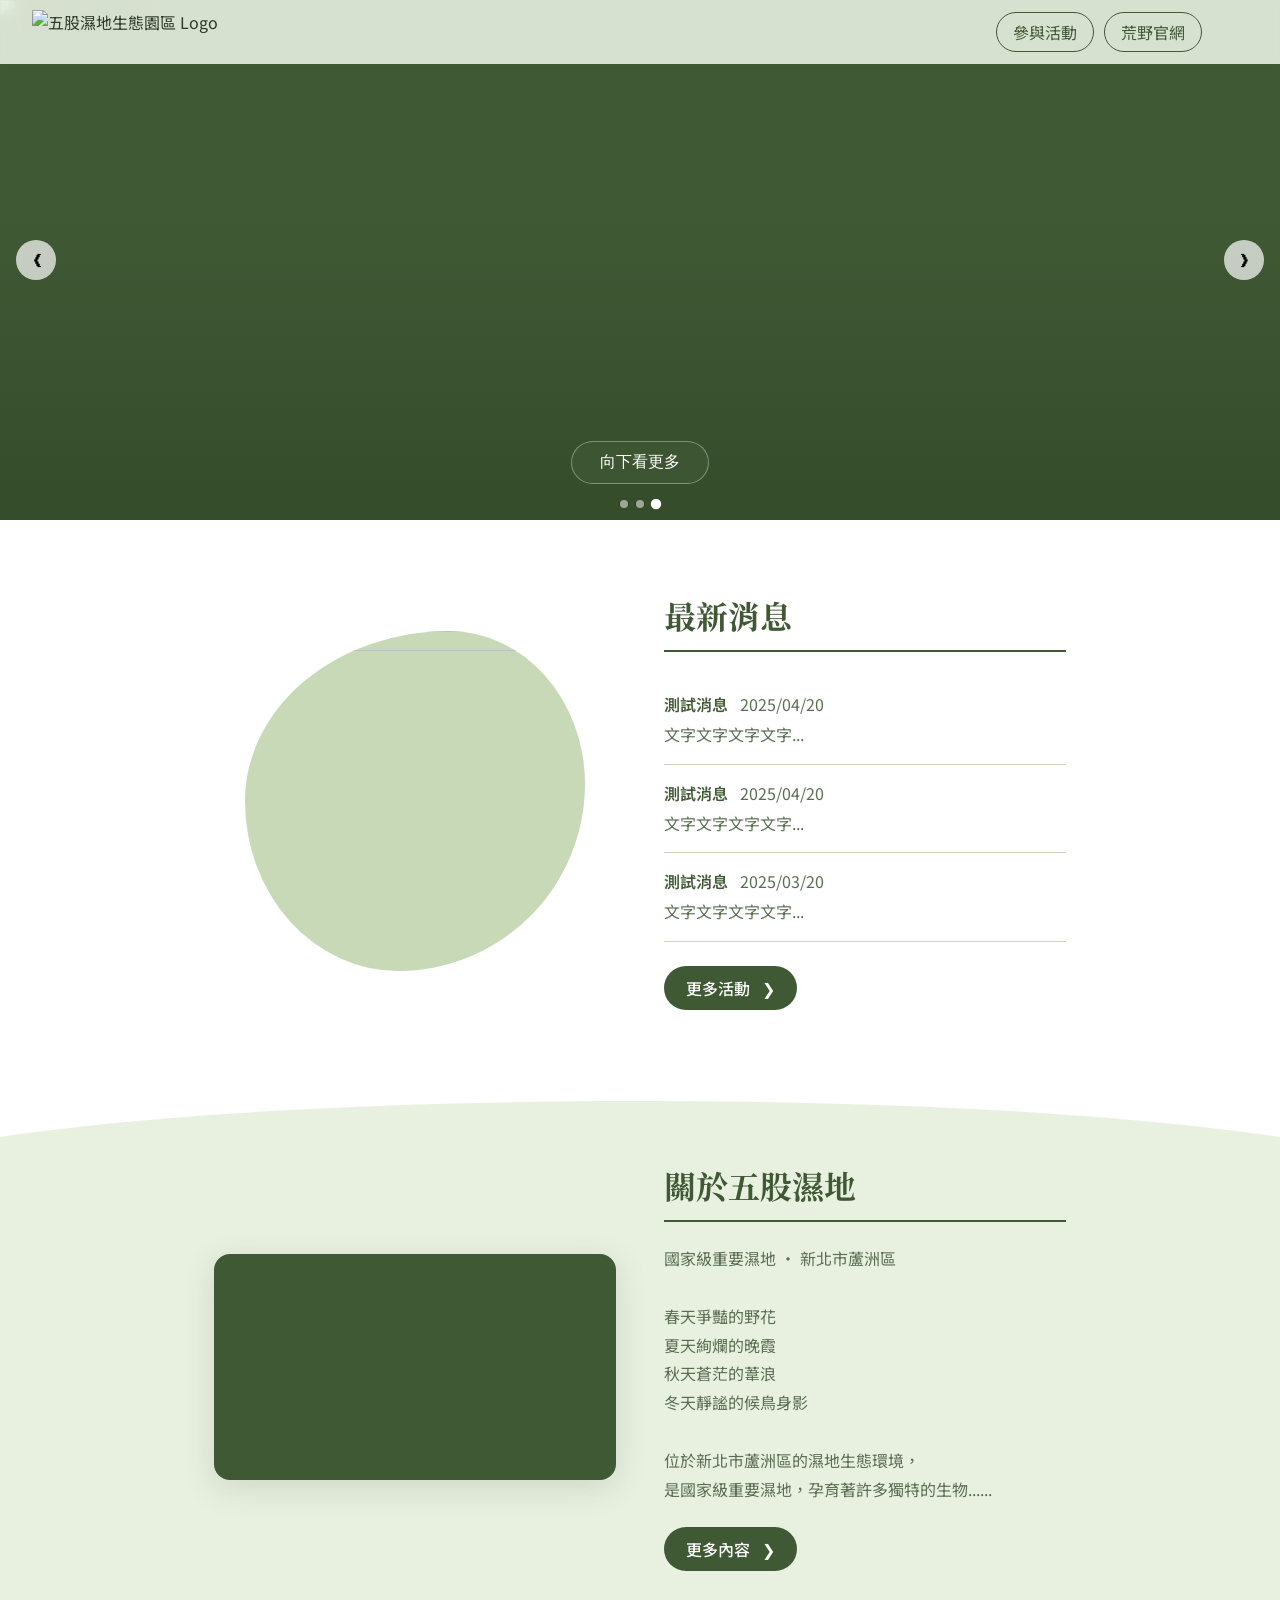
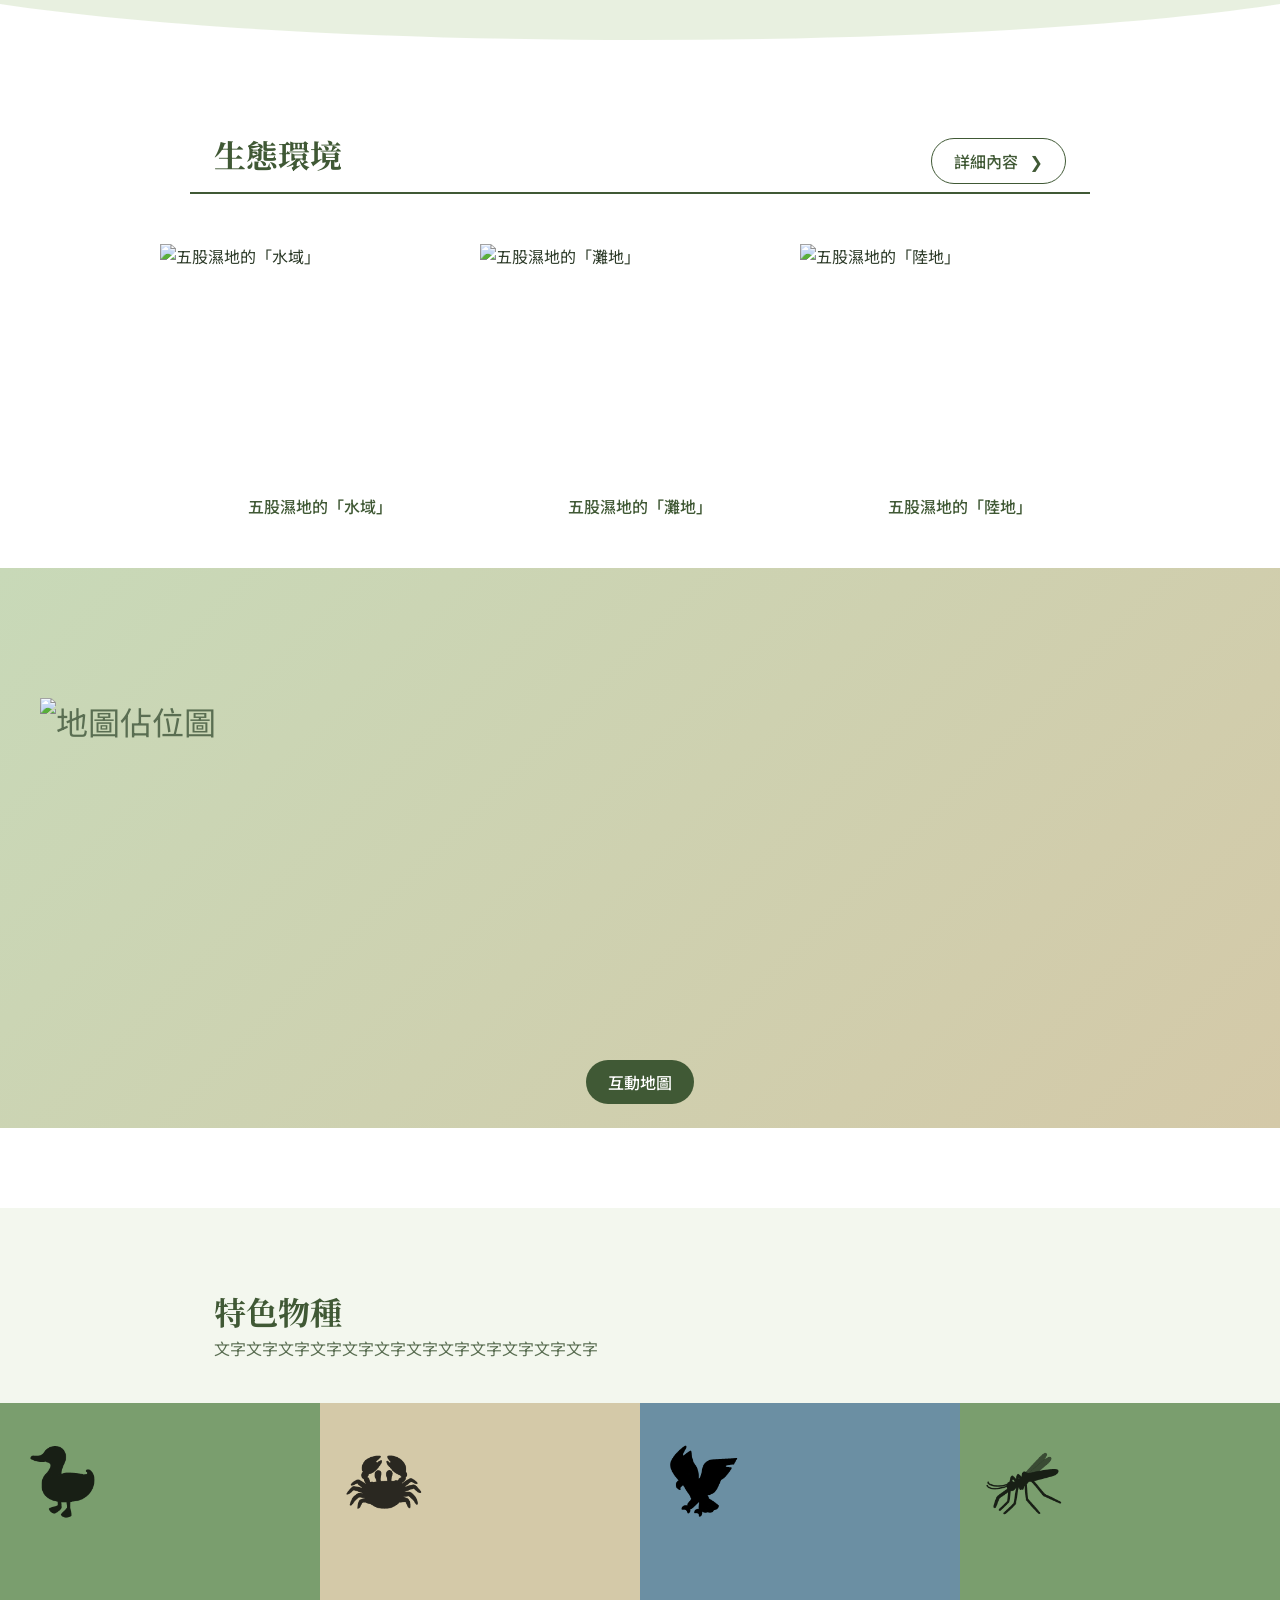
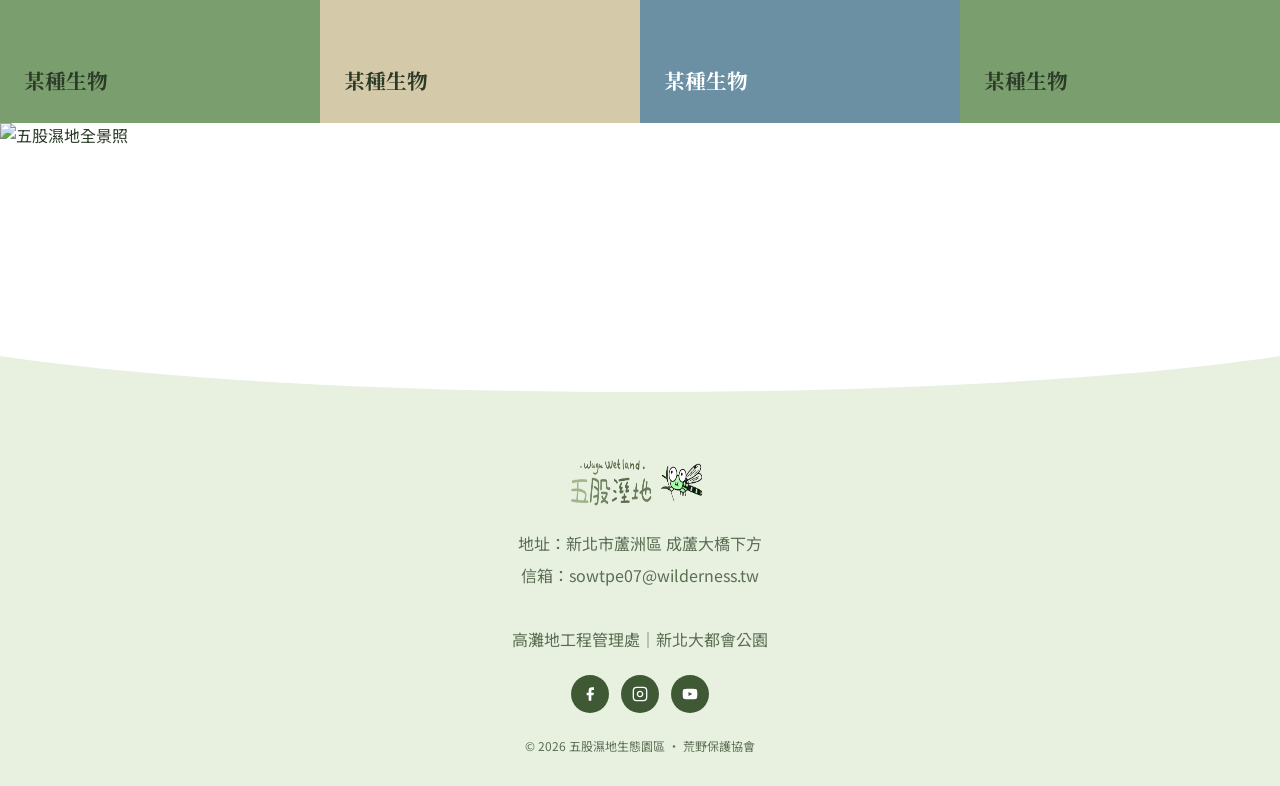
==== index.html @ 7c043706 "Update" ====
<!DOCTYPE html>
<html lang="zh-TW">
<head>
  <meta charset="UTF-8" />
  <meta name="viewport" content="width=device-width, initial-scale=1.0" />
  <title>五股濕地生態園區 | Wugu Wetland</title>
  <meta name="description" content="五股濕地生態園區，位於新北市五股區，是台灣重要的濕地生態系統，提供豐富的生物多樣性與生態教育資源。" />
  <meta property="og:title" content="五股濕地生態園區" />
  <meta property="og:description" content="國家級重要濕地，守護城市中的自然寶地。" />
  <meta property="og:type" content="website" />
  <link rel="stylesheet" href="styles/shared.css" />
  <link rel="stylesheet" href="styles/index.css" />
  
  <!-- 新增：預先載入首屏最關鍵的圖片，提升 LCP 速度 -->
  <!-- 注意：請在後端或打包工具先轉出一份 .webp 檔案 -->
  <link rel="preload" as="image" href="images/index-slides-1.webp" type="image/webp" fetchpriority="high">
</head>
<body>

  <!-- NAVBAR -->
  <header>
    <nav class="navbar" role="navigation" aria-label="主要導覽">
      <a class="navbar__logo" href="javascript:void(0)" aria-label="五股濕地生態園區 首頁">
        <picture>
          <source srcset="images/logo-green.avif 1x, images/logo-green.avif?size=400 2x" type="image/avif" />
          <source srcset="images/logo-green.webp 1x, images/logo-green.webp?size=400 2x" type="image/webp" />
          <img src="images/logo-green.webp" alt="五股濕地生態園區 Logo" width="200" height="44" fetchpriority="high" decoding="sync" />
        </picture>
      </a>
      <div class="navbar__actions">
        <a href="https://www.sow.org.tw/event/search?title=%E4%BA%94%E8%82%A1%E6%BF%95%E5%9C%B0" class="navbar__ext-link desktop-only" aria-label="參與活動" target="_blank">參與活動</a>
        <a href="https://www.sow.org.tw" class="navbar__ext-link desktop-only" aria-label="荒野官網" target="_blank">荒野官網</a>
        <button class="navbar__hamburger" id="hamburger-btn" aria-expanded="false" aria-controls="nav-drawer" aria-label="開啟選單">
          <span></span><span></span><span></span>
        </button>
      </div>
    </nav>

    <!-- Mobile Drawer -->
    <div class="nav-drawer" id="nav-drawer" role="menu">
      <ul class="nav-drawer__list">
        <li><a href="javascript:void(0)" role="menuitem">首頁</a></li>
        <li><a href="about.html" role="menuitem">關於五股濕地</a></li>
        <li><a href="environment.html" role="menuitem">生態環境</a></li>
        <li><a href="species.html" role="menuitem">特色物種</a></li>
        <li><a href="javascript:void(0)" role="menuitem">棲地工作</a></li>
        <li><a href="javascript:void(0)" role="menuitem">互動遊戲</a></li>
        <!--<li><a href="javascript:void(0)" role="menuitem">年度時程</a></li>-->
        <!--<li><a href="javascript:void(0)" role="menuitem">網路相簿</a></li>-->
        <li class="mobile-only"><a href="https://www.sow.org.tw" role="menuitem" style="border-top: 1px solid var(--clr-light-green); margin-top: 10px;" target="_blank">荒野官網</a></li>
        <li class="mobile-only"><a href="https://www.sow.org.tw/event/search?title=%E4%BA%94%E8%82%A1%E6%BF%95%E5%9C%B0" role="menuitem" target="_blank">參與活動</a></li>
      </ul>
    </div>
  </header>

  <main>
    <!-- HERO CAROUSEL -->
    <section class="hero" aria-label="主視覺輪播" id="hero">
      <div class="hero__slides" id="hero-slides" role="region" aria-live="polite">
        <div class="hero__slide" role="tabpanel" aria-label="輪播圖片 1">
          <picture>
            <source srcset="images/index-slides-1.avif 1x, images/index-slides-1.avif?size=1440 2x" type="image/avif" media="(min-width: 1024px)" />
            <source srcset="images/index-slides-1.avif?mobile 1x, images/index-slides-1.avif?mobile-2x 2x" type="image/avif" media="(max-width: 768px)" />
            <source srcset="images/index-slides-1.webp 1x, images/index-slides-1.webp?size=1440 2x" type="image/webp" media="(min-width: 1024px)" />
            <source srcset="images/index-slides-1.webp?mobile 1x, images/index-slides-1.webp?mobile-2x 2x" type="image/webp" media="(max-width: 768px)" />
            <img src="images/index-slides-1.webp" alt="五股濕地主視覺 1" width="1440" height="800" fetchpriority="high" decoding="sync" />
          </picture>
          <div class="hero__overlay"></div>
        </div>
        <div class="hero__slide" role="tabpanel" aria-label="輪播圖片 2">
          <picture>
            <source srcset="images/index-slides-2.avif 1x, images/index-slides-2.avif?size=1440 2x" type="image/avif" />
            <source srcset="images/index-slides-2.webp 1x, images/index-slides-2.webp?size=1440 2x" type="image/webp" />
            <img src="images/index-slides-2.webp" alt="五股濕地主視覺 2" width="1440" height="800" loading="lazy" decoding="async" />
          </picture>
          <div class="hero__overlay"></div>
        </div>
        <div class="hero__slide" role="tabpanel" aria-label="輪播圖片 3">
          <picture>
            <source srcset="images/index-slides-3.avif 1x, images/index-slides-3.avif?size=1440 2x" type="image/avif" />
            <source srcset="images/index-slides-3.webp 1x, images/index-slides-3.webp?size=1440 2x" type="image/webp" />
            <img src="images/index-slides-3.webp" alt="五股濕地主視覺 3" width="1440" height="800" loading="lazy" decoding="async" />
          </picture>
          <div class="hero__overlay"></div>
        </div>
      </div>
      <button class="hero__nav-btn hero__nav-btn--prev" id="carousel-prev" aria-label="上一張">❮</button>
      <button class="hero__nav-btn hero__nav-btn--next" id="carousel-next" aria-label="下一張">❯</button>
      <div class="hero__dots" id="carousel-dots" role="tablist" aria-label="輪播指示點"></div>
      <button class="hero__cta" id="hero-cta-btn">向下看更多</button>
    </section>

    <!-- NEWS SECTION -->
    <section class="news-section" id="news" aria-labelledby="news-title">
      <div class="news-section__inner">
        <div class="news-section__blob-wrap reveal" aria-hidden="true">
          <picture>
            <source srcset="images/index-photo-1.avif 1x, images/index-photo-1.avif?size=400 2x" type="image/avif" />
            <source srcset="images/index-photo-1.webp 1x, images/index-photo-1.webp?size=400 2x" type="image/webp" />
            <img class="blob-img" src="images/index-photo-1.webp" alt="" width="300" height="300" loading="lazy" decoding="async" />
          </picture>
        </div>
        <div class="news-section__content">
          <h2 class="section-title" id="news-title">最新消息</h2>
          <hr class="divider" />
          <ul class="news-list reveal" id="news-list" aria-label="最新消息列表">
            <li class="news-item" aria-hidden="true">
              <div class="skeleton skeleton-line skeleton-line--short"></div>
              <div class="skeleton skeleton-line skeleton-line--long" style="margin-top:8px"></div>
              <div class="skeleton skeleton-line skeleton-line--med"></div>
            </li>
          </ul>
          <a href="https://www.sow.org.tw/event/search" class="btn" id="news-more-btn" aria-label="查看更多活動">更多活動 &nbsp ❯</a>
        </div>
      </div>
    </section>

    <!-- ABOUT SECTION -->
    <section class="about-section" id="about" aria-labelledby="about-title">
      <div class="wave-top" aria-hidden="true"><svg viewBox="0 0 1440 48" preserveAspectRatio="none"><path d="M0,48 C360,0 1080,0 1440,48 L1440,0 L0,0 Z" fill="#ffffff"/></svg></div>
      <div class="about-section__inner">
        <div class="about-section__video">
          <iframe 
            width="100%" 
            height="100%" 
            src="https://www.youtube.com/embed/JsAc5Uk-lys?controls=1&modestbranding=1&rel=0&fs=0&playsinline=1&disablekb=1" 
            title="五股濕地介紹影片" 
            frameborder="0" 
            allow="accelerometer; autoplay; clipboard-write; encrypted-media; gyroscope; picture-in-picture" 
            loading="lazy"
          ></iframe>
        </div>
        <div class="reveal" style="transition-delay:0.15s">
          <h2 class="section-title" id="about-title">關於五股濕地</h2>
          <hr class="divider" />
          <p class="about-section__meta">國家級重要濕地 ・ 新北市蘆洲區</p><br>
          <p class="about-section__desc">春天爭豔的野花<br>夏天絢爛的晚霞<br>秋天蒼茫的葦浪<br>冬天靜謐的候鳥身影<br><br>位於新北市蘆洲區的濕地生態環境，<br>是國家級重要濕地，孕育著許多獨特的生物......</p>
          <a href="about.html" class="btn" aria-label="關於五股濕地詳細內容">更多內容 &nbsp ❯</a>
        </div>
      </div>
      <div class="wave-bottom" aria-hidden="true"><svg viewBox="0 0 1440 48" preserveAspectRatio="none"><path d="M0,0 C360,48 1080,48 1440,0 L1440,48 L0,48 Z" fill="#ffffff"/></svg></div>
    </section>

    <!-- ECOLOGY SECTION -->
    <section class="ecology-section" id="ecology" aria-labelledby="ecology-title">
      <div class="ecology-section__header">
        <h2 class="section-title" id="ecology-title">生態環境</h2>
        <a href="javascript:void(0)" class="btn btn--outline" aria-label="生態環境詳細內容">詳細內容 &nbsp ❯</a>
      </div>
      <hr class="divider" style="max-width:900px;margin:0 auto 8px;padding:0 24px;display:block;" />
      
      <div class="ecology-grid reveal">
        <div class="ecology-card">
          <picture>
            <source srcset="images/index-photo-3.avif 1x, images/index-photo-3.avif?size=400 2x" type="image/avif" />
            <source srcset="images/index-photo-3.webp 1x, images/index-photo-3.webp?size=400 2x" type="image/webp" />
            <img src="images/index-photo-3.webp" alt="五股濕地的「水域」" width="400" height="300" loading="lazy" decoding="async" />
          </picture>
          <p class="ecology-card__label">五股濕地的「水域」</p>
        </div>
        <div class="ecology-card">
          <picture>
            <source srcset="images/index-photo-4.avif 1x, images/index-photo-4.avif?size=400 2x" type="image/avif" />
            <source srcset="images/index-photo-4.webp 1x, images/index-photo-4.webp?size=400 2x" type="image/webp" />
            <img src="images/index-photo-4.webp" alt="五股濕地的「灘地」" width="400" height="300" loading="lazy" decoding="async" />
          </picture>
          <p class="ecology-card__label">五股濕地的「灘地」</p>
        </div>
        <div class="ecology-card">
          <picture>
            <source srcset="images/index-photo-5.avif 1x, images/index-photo-5.avif?size=400 2x" type="image/avif" />
            <source srcset="images/index-photo-5.webp 1x, images/index-photo-5.webp?size=400 2x" type="image/webp" />
            <img src="images/index-photo-5.webp" alt="五股濕地的「陸地」" width="400" height="300" loading="lazy" decoding="async" />
          </picture>
          <p class="ecology-card__label">五股濕地的「陸地」</p>
        </div>
      </div>

      <div class="map-section reveal" style="transition-delay:0.2s; margin-top:40px; position:relative;">
        <div class="map-section__img-wrap" role="img" aria-label="五股濕地互動地圖（點擊開啟）" tabindex="0">
          <div class="map-section__placeholder"><picture>
              <source srcset="images/map.avif 1x, images/map.avif?size=1200 2x" type="image/avif" />
              <source srcset="images/map.webp 1x, images/map.webp?size=1200 2x" type="image/webp" />
              <img src="images/map.webp" alt="地圖佔位圖" width="1200" height="300" loading="lazy" decoding="async" />
            </picture></div>
          <button class="btn map-btn" id="map-btn" style="position:absolute;bottom:24px;left:50%;transform:translateX(-50%);" aria-label="開啟互動地圖">互動地圖</button>
        </div>
      </div>
    </section>

    <!-- SPECIES SECTION -->
    <section class="species-section" id="species" aria-labelledby="species-title">
      <div class="species-section__intro reveal">
        <h2 class="section-title" id="species-title">特色物種</h2>
        <p>文字文字文字文字文字文字文字文字文字文字文字文字</p>
      </div>
      <div class="species-grid" id="species-grid" role="list">
        <!-- 候鳥 -->
        <article class="species-card reveal" role="listitem" tabindex="0" aria-label="某種生物介紹">
          <div class="card-inner">
            <div class="card-front"><div class="species-card__silhouette" aria-hidden="true">🦆</div><h3 class="species-card__name">某種生物</h3></div>
            <div class="card-back"><h3 class="species-card__name" style="margin-bottom:8px; margin-top:0;">某種生物</h3><p>文字說明</p><button class="btn btn--outline-light" tabindex="-1">更多內容 &nbsp ❯</button></div>
          </div>
        </article>
        <!-- 招潮蟹 -->
        <article class="species-card reveal" role="listitem" style="transition-delay:0.1s" tabindex="0">
          <div class="card-inner">
            <div class="card-front"><div class="species-card__silhouette" aria-hidden="true">🦀</div><h3 class="species-card__name">某種生物</h3></div>
            <div class="card-back"><h3 class="species-card__name" style="margin-bottom:8px; margin-top:0;">某種生物</h3><p>文字說明</p><button class="btn btn--outline-light" tabindex="-1">更多內容 &nbsp ❯</button></div>
          </div>
        </article>
        <!-- 猛禽 -->
        <article class="species-card reveal" role="listitem" style="transition-delay:0.2s" tabindex="0">
          <div class="card-inner">
            <div class="card-front"><div class="species-card__silhouette" aria-hidden="true">🦅</div><h3 class="species-card__name">某種生物</h3></div>
            <div class="card-back"><h3 class="species-card__name" style="margin-bottom:8px; margin-top:0;">某種生物</h3><p>文字說明</p><button class="btn btn--outline-light" tabindex="-1">更多內容 &nbsp ❯</button></div>
          </div>
        </article>
        <!-- 四斑細蟌 -->
        <article class="species-card reveal" role="listitem" style="transition-delay:0.3s" tabindex="0">
          <div class="card-inner">
            <div class="card-front"><div class="species-card__silhouette" aria-hidden="true">🦟</div><h3 class="species-card__name">某種生物</h3></div>
            <div class="card-back"><h3 class="species-card__name" style="margin-bottom:8px; margin-top:0;">某種生物</h3><p>文字說明</p><button class="btn btn--outline-light" tabindex="-1">更多內容 &nbsp ❯</button></div>
          </div>
        </article>
      </div>
    </section>

    <!-- PHOTO BANNER -->
    <div class="photo-banner" aria-label="五股濕地全景照片">
      <picture>
        <source srcset="images/index-photo-bottom.avif 1x, images/index-photo-bottom.avif?size=1600 2x" type="image/avif" />
        <source srcset="images/index-photo-bottom.webp 1x, images/index-photo-bottom.webp?size=1600 2x" type="image/webp" />
        <img src="images/index-photo-bottom.webp" alt="五股濕地全景照" width="1600" height="400" loading="lazy" decoding="async" />
      </picture>
    </div>
  </main>

  <!-- FOOTER -->
  <footer class="footer" role="contentinfo">
    <svg viewBox="0 0 1440 48" preserveAspectRatio="none" style="position:absolute;top:-47px;left:0;right:0;width:100%;height:48px;" aria-hidden="true">
      <path d="M0,0 C360,48 1080,48 1440,0 L1440,48 L0,48 Z" fill="#e8f0e0"/>
    </svg>
    <img class="footer__logo" aria-label="五股濕地生態園區 Logo" src="images/logo-green.webp" alt="" width="140" height="32" loading="lazy" decoding="async" />
    <address class="footer__info" style="font-style:normal;">
      地址：<a href="https://maps.app.goo.gl/PuJw7zFUjeeEWEgE9" target="_blank">新北市蘆洲區 成蘆大橋下方</a><br />
      信箱：<a href="mailto:sowtpe07@wilderness.tw" target="_blank">sowtpe07@wilderness.tw</a><br /><br />
      <a href="https://www.hrcm.ntpc.gov.tw/HtmlPageDetail/%E4%BA%94%E8%82%A1%E6%BF%95%E5%9C%B0" target="_blank">高灘地工程管理處</a>｜<a href="https://www.hrcmntmp.ntpc.gov.tw/facility-detail?id=baea2841-a0de-4f87-a1c0-925fd7c9f307" target="_blank">新北大都會公園</a>
    </address>
    <nav class="footer__socials" aria-label="社群媒體連結">
      <a href="#" class="footer__social-btn" aria-label="Facebook"><svg width="16" height="16" viewBox="0 0 24 24" fill="currentColor"><path d="M18 2h-3a5 5 0 00-5 5v3H7v4h3v8h4v-8h3l1-4h-4V7a1 1 0 011-1h3z"/></svg></a>
      <a href="#" class="footer__social-btn" aria-label="Instagram"><svg width="16" height="16" viewBox="0 0 24 24" fill="none" stroke="currentColor" stroke-width="2"><rect x="2" y="2" width="20" height="20" rx="5" ry="5"/><path d="M16 11.37A4 4 0 1112.63 8 4 4 0 0116 11.37z"/><line x1="17.5" y1="6.5" x2="17.51" y2="6.5"/></svg></a>
      <a href="#" class="footer__social-btn" aria-label="YouTube"><svg width="16" height="16" viewBox="0 0 24 24" fill="currentColor"><path d="M22.54 6.42a2.78 2.78 0 00-1.95-1.96C18.88 4 12 4 12 4s-6.88 0-8.59.46A2.78 2.78 0 001.46 6.42 29 29 0 001 12a29 29 0 00.46 5.58 2.78 2.78 0 001.95 1.96C5.12 20 12 20 12 20s6.88 0 8.59-.46a2.78 2.78 0 001.95-1.96A29 29 0 0023 12a29 29 0 00-.46-5.58z"/><polygon points="9.75 15.02 15.5 12 9.75 8.98 9.75 15.02" fill="#405A35"/></svg></a>
    </nav>
    <p class="footer__copy">© 2026 五股濕地生態園區 · <a href="https://www.sow.org.tw" target="_blank">荒野保護協會</a></p>
  </footer>

  <button class="back-to-top" id="back-to-top" aria-label="回到頂部">▲</button>

  <script src="script/shared.js"></script>
  <script src="script/index.js"></script>
</body>
</html>
---- styles/shared.css ----
@import url('https://fonts.googleapis.com/css2?family=Noto+Sans+TC:wght@400;500;700&family=Noto+Serif+TC:wght@600;700&display=swap');

:root {
  --clr-dark-green: #405935; --clr-mid-green: #7a9e6e;
  --clr-light-green: #c8d9b8; --clr-bg-green: #e8f0e0;
  --clr-pale: #f3f7ee; --clr-sand: #d4c9a8;
  --clr-slate-blue: #6b8fa3; --clr-white: #ffffff;
  --clr-text: #2c3a28; --clr-text-muted: #5a6e52;
  --clr-btn-bg: #405935; --clr-btn-hover: #2e4027;
  --radius-blob: 60% 40% 55% 45% / 50% 45% 55% 50%;
  --transition-base: 0.3s ease;
  --font-heading: 'Noto Serif TC', 'Georgia', serif;
  --font-body: 'Noto Sans TC', 'PingFang TC', system-ui, sans-serif;
}

*, *::before, *::after { box-sizing: border-box; margin: 0; padding: 0; }
html { scroll-behavior: smooth; font-size: 16px; }
body { font-family: var(--font-body); color: var(--clr-text); background: var(--clr-white); overflow-x: hidden; }
img { max-width: 100%; height: auto; display: block; }
a { color: inherit; text-decoration: none; }

.container { max-width: 900px; margin: 0 auto; padding: 0 24px; }
.container--wide { max-width: 1200px; margin: 0 auto; padding: 0 24px; }

.btn {
  display: inline-flex; align-items: center; gap: 6px;
  padding: 10px 22px; border-radius: 999px;
  background: var(--clr-btn-bg); color: var(--clr-white);
  font-size: 1rem; font-family: var(--font-body); font-weight: 500;
  cursor: pointer; border: none; transition: background var(--transition-base), transform var(--transition-base);
}
.btn:hover { background: var(--clr-btn-hover); transform: translateY(-1px); }
.btn--outline { background: transparent; color: var(--clr-dark-green); border: 1.5px solid var(--clr-dark-green); }
.btn--outline:hover { background: var(--clr-dark-green); color: var(--clr-white); }
.btn--outline-light { background: transparent; color: var(--clr-white); border: 1.5px solid var(--clr-white); }
.btn--outline-light:hover { background: var(--clr-white); color: #ffffff00; }

.section-title { font-family: var(--font-heading); font-size: clamp(1.5rem, 3vw, 2rem); color: var(--clr-dark-green); font-weight: 700; }
.divider { border: none; border-top: 2px solid var(--clr-dark-green); margin: 12px 0 24px; }

.reveal { opacity: 0; transform: translateY(28px); transition: opacity 0.6s ease, transform 0.6s ease; }
.reveal.visible { opacity: 1; transform: translateY(0); }

/* NAVBAR */
.navbar {
  position: fixed; top: 0; left: 0; width: 100%; z-index: 100;
  background: rgba(232, 240, 224, 0.9); backdrop-filter: blur(8px); -webkit-backdrop-filter: blur(8px);
  padding: 0 32px; display: flex; align-items: center; justify-content: space-between;
  height: 64px; box-shadow: 0 1px 6px rgba(64,89,53,0.1);
}
.navbar__logo { display: flex; align-items: center; gap: 8px; }
.navbar__actions { display: flex; align-items: center; gap: 10px; }
.navbar__ext-link {
  padding: 7px 16px; border-radius: 999px; border: 1.5px solid var(--clr-dark-green);
  font-size: 1rem; color: var(--clr-dark-green); transition: all var(--transition-base); white-space: nowrap;
}
.navbar__ext-link:hover { background: var(--clr-dark-green); color: var(--clr-white); }

.navbar__hamburger {
  width: 36px; height: 36px; background: none; border: none; cursor: pointer;
  display: flex; flex-direction: column; justify-content: center; gap: 5px; padding: 4px;
  border-radius: 6px; transition: background var(--transition-base);
}
.navbar__hamburger:hover { background: rgba(64,89,53,0.1); }
.navbar__hamburger span { display: block; height: 2px; background: var(--clr-dark-green); border-radius: 2px; transition: all 0.3s ease; }
.navbar__hamburger.open span:nth-child(1) { transform: translateY(7px) rotate(45deg); }
.navbar__hamburger.open span:nth-child(2) { opacity: 0; }
.navbar__hamburger.open span:nth-child(3) { transform: translateY(-7px) rotate(-45deg); }

.nav-drawer {
  position: fixed; top: 64px; left: 0; right: 0; background: var(--clr-bg-green);
  max-height: 0; overflow: hidden; transition: max-height 0.35s ease, box-shadow 0.3s; z-index: 99;
}
.nav-drawer.open { max-height: 500px; box-shadow: 0 8px 20px rgba(64,89,53,0.12); }
.nav-drawer__list { list-style: none; padding: 12px 0 20px; text-align: right; }
.nav-drawer__list li a { display: block; padding: 12px 32px; font-size: 1rem; color: var(--clr-dark-green); font-weight: 500; transition: background var(--transition-base); }
.nav-drawer__list li a:hover { background: rgba(64,89,53,0.08); }

/* FOOTER */
.footer { background: var(--clr-bg-green); padding: 48px 24px 32px; text-align: center; position: relative; }
.footer__logo { height: 56px; margin: 0 auto 20px; display: block; }
.footer__info { font-size: 1rem; color: var(--clr-text-muted); line-height: 2; margin-bottom: 20px; }
.footer__info a:hover { color: var(--clr-mid-green); }
.footer__socials { display: flex; gap: 12px; justify-content: center; margin-bottom: 24px; }
.footer__social-btn {
  width: 38px; height: 38px; border-radius: 50%; background: var(--clr-dark-green); color: var(--clr-white);
  display: flex; align-items: center; justify-content: center; font-size: 1rem; transition: all var(--transition-base); text-decoration: none;
}
.footer__social-btn:hover { background: var(--clr-btn-hover); transform: translateY(-2px); }
.footer__copy { font-size: 0.75rem; color: var(--clr-text-muted); }

/* BACK TO TOP */
.back-to-top {
  position: fixed; bottom: 28px; right: 24px; z-index: 50; width: 44px; height: 44px; border-radius: 50%;
  background: var(--clr-dark-green); color: var(--clr-white); border: none; cursor: pointer; font-size: 1.1rem;
  display: flex; align-items: center; justify-content: center; box-shadow: 0 4px 16px rgba(64,89,53,0.3);
  opacity: 0; pointer-events: none; transition: opacity 0.3s, transform 0.3s;
}
.back-to-top.visible { opacity: 1; pointer-events: all; }
.back-to-top:hover { transform: translateY(-3px); }

/* RWD */
@media (min-width: 769px) { .mobile-only { display: none; } }
@media (max-width: 768px) { .desktop-only { display: none; } .mobile-only { display: block; } .navbar { padding: 0 16px; } }
---- styles/index.css ----
/* HERO CAROUSEL */
.hero { position: relative; overflow: hidden; height: min(56vw, 520px); background: var(--clr-dark-green); }
.hero__slides { display: flex; height: 100%; transition: transform 0.7s cubic-bezier(0.4, 0, 0.2, 1); }
.hero__slide { min-width: 100%; height: 100%; position: relative; flex-shrink: 0; background: var(--clr-dark-green); }
.hero__slide img { width: 100%; height: 100%; object-fit: cover; }
.hero__overlay { position: absolute; inset: 0; background: linear-gradient(to top, rgba(40,60,30,0.45) 0%, transparent 60%); pointer-events: none; }
.hero__cta { position: absolute; bottom: 36px; left: 50%; transform: translateX(-50%); background: rgba(64,89,53,0.75); backdrop-filter: blur(4px); color: var(--clr-white); padding: 10px 28px; border-radius: 999px; font-size: 1rem; font-weight: 500; border: 1px solid rgba(255,255,255,0.35); cursor: pointer; transition: background var(--transition-base); white-space: nowrap; }
.hero__cta:hover { background: rgba(64,89,53,0.95); }
.hero__nav-btn { position: absolute; top: 50%; transform: translateY(-50%); width: 40px; height: 40px; border-radius: 50%; background: rgba(255,255,255,0.7); border: none; cursor: pointer; display: flex; align-items: center; justify-content: center; font-size: 1.1rem; transition: all var(--transition-base); }
.hero__nav-btn:hover { background: var(--clr-white); }
.hero__nav-btn--prev { left: 16px; }
.hero__nav-btn--next { right: 16px; }
.hero__dots { position: absolute; bottom: 12px; left: 50%; transform: translateX(-50%); display: flex; gap: 8px; }
.hero__dot { width: 8px; height: 8px; border-radius: 50%; background: rgba(255,255,255,0.5); cursor: pointer; transition: background var(--transition-base), transform var(--transition-base); border: none; }
.hero__dot.active { background: var(--clr-white); transform: scale(1.3); }

/* NEWS SECTION */
.news-section { padding: 72px 0 80px; background: var(--clr-white); }
.news-section__inner { display: grid; grid-template-columns: 1fr 1fr; gap: 48px; align-items: center; max-width: 900px; margin: 0 auto; padding: 0 24px; }
.news-section__blob-wrap { position: relative; display: flex; justify-content: center; align-items: center; }
.blob-img { width: clamp(200px, 38vw, 340px); aspect-ratio: 1; object-fit: cover; border-radius: var(--radius-blob); background: var(--clr-light-green); }
.news-list { list-style: none; margin: 0 0 24px; display: flex; flex-direction: column; gap: 0; }
.news-item { padding: 16px 0; border-bottom: 1px solid var(--clr-light-green); cursor: pointer; transition: background var(--transition-base); }
.news-item:hover { background: var(--clr-pale); border-radius: 6px; }
.news-item__title { font-weight: 600; font-size: 1rem; margin-bottom: 6px; color: var(--clr-dark-green); }
.news-item__meta { font-size: 1rem; color: var(--clr-text-muted); margin-bottom: 4px; }
.news-item__desc { font-size: 1rem; color: var(--clr-text-muted); line-height: 1.6; }
.skeleton { background: linear-gradient(90deg, var(--clr-light-green) 25%, var(--clr-bg-green) 50%, var(--clr-light-green) 75%); background-size: 200% 100%; animation: skeleton-pulse 1.5s infinite; border-radius: 4px; }
@keyframes skeleton-pulse { 0% { background-position: 200% 0; } 100% { background-position: -200% 0; } }
.skeleton-line { height: 14px; margin-bottom: 8px; }
.skeleton-line--short { width: 40%; }
.skeleton-line--med { width: 70%; }
.skeleton-line--long { width: 90%; }
.news-error { color: var(--clr-text-muted); font-size: 1rem; padding: 24px 0; text-align: center; }

/* ABOUT PREVIEW */
.about-section { position: relative; background: var(--clr-bg-green); padding: 72px 0 80px; }
.wave-top, .wave-bottom { position: absolute; left: 0; right: 0; height: 48px; overflow: hidden; }
.wave-top { top: -1px; } .wave-bottom { bottom: -1px; }
.wave-top svg, .wave-bottom svg { width: 100%; height: 100%; }
.about-section__inner { display: grid; grid-template-columns: 1fr 1fr; gap: 48px; align-items: center; max-width: 900px; margin: 0 auto; padding: 0 24px; }
/* 替換為 video 容器樣式 */
.about-section__video {
  border-radius: 16px; 
  overflow: hidden; 
  box-shadow: 0 8px 32px rgba(64,89,53,0.15); 
  
  /* YouTube 標準比例為 16:9，完美貼合無黑邊 */
  aspect-ratio: 16/9; 
  background: var(--clr-dark-green); /* 載入前的底色 */
  position: relative;
}

/* 確保 iframe 滿版填滿容器 */
.about-section__video iframe { 
  position: absolute;
  top: 0;
  left: 0;
  width: 100%; 
  height: 200%; 
  display: block;
  border: none;
}
.about-section__meta { font-size: 1rem; color: var(--clr-text-muted); margin-bottom: 8px; }
.about-section__desc { font-size: 1rem; line-height: 1.8; color: var(--clr-text-muted); margin-bottom: 24px; }

/* ECOLOGY SECTION */
.ecology-section { padding: 80px 0; background: var(--clr-white); }
.ecology-section__header { display: flex; align-items: baseline; justify-content: space-between; flex-wrap: wrap; gap: 12px; max-width: 900px; margin: 0 auto 8px; padding: 0 24px; }
.ecology-grid { max-width: 960px; margin: 50px auto 0; display: grid; grid-template-columns: repeat(3, 1fr); gap: 0; }
.ecology-card { position: relative; overflow: hidden; cursor: pointer; }
.ecology-card img { width: 100%; aspect-ratio: 4/3; object-fit: cover; display: block; transition: transform 0.5s ease; }
.ecology-card:hover img { transform: scale(1.04); }
.ecology-card__label { text-align: center; padding: 10px 0; font-size: 1rem; color: var(--clr-dark-green); font-weight: 500; }
.map-section { position: relative; padding: 0; background: var(--clr-white); margin-top: 40px; }
.map-section__container { position: relative; cursor: pointer; overflow: hidden; outline: none; }
.map-section__placeholder { width: 100%; aspect-ratio: 16/7; background: linear-gradient(135deg, var(--clr-light-green), var(--clr-sand)); display: flex; align-items: center; justify-content: center; font-size: 2rem; color: var(--clr-text-muted); }

/* SPECIES FLIP CARD */
.species-section { padding: 80px 0 0; background: var(--clr-pale); }
.species-section__intro { max-width: 900px; margin: 0 auto 40px; padding: 0 24px; }
.species-section__intro p { font-size: 1rem; color: var(--clr-text-muted); line-height: 1.8; }
.species-grid { display: grid; grid-template-columns: repeat(4, 1fr); }
.species-card { position: relative; background: transparent !important; min-height: 320px; perspective: 1000px; outline: none; cursor: pointer; }
.card-inner { position: relative; width: 100%; height: 100%; min-height: 320px; transition: transform 0.6s cubic-bezier(0.4, 0.2, 0.2, 1); transform-style: preserve-3d; }
@media (hover: hover) { .species-card:hover .card-inner { transform: rotateY(180deg); } }
.species-card.is-flipped .card-inner { transform: rotateY(180deg); }
.card-front, .card-back { position: absolute; top: 0; left: 0; width: 100%; height: 100%; backface-visibility: hidden; padding: 40px 24px 28px; display: flex; flex-direction: column; align-items: flex-start; overflow: hidden; }
.card-back { transform: rotateY(180deg); justify-content: flex-start; }
.species-card:nth-child(1) .card-front, .species-card:nth-child(1) .card-back { background: var(--clr-mid-green); }
.species-card:nth-child(2) .card-front, .species-card:nth-child(2) .card-back { background: var(--clr-sand); }
.species-card:nth-child(3) .card-front, .species-card:nth-child(3) .card-back { background: var(--clr-slate-blue); color: var(--clr-white); }
.species-card:nth-child(4) .card-front, .species-card:nth-child(4) .card-back { background: var(--clr-mid-green); }
.species-card__silhouette { font-size: clamp(2.5rem, 6vw, 4rem); margin-bottom: 16px; filter: brightness(0); opacity: 0.8; line-height: 1; }
.species-card:nth-child(3) .species-card__silhouette { color: var(--clr-white); opacity: 1; }
.species-card__name { font-family: var(--font-heading); font-size: clamp(1rem, 2vw, 1.3rem); font-weight: 700; color: inherit; margin-top: auto; }
.card-back p { font-size: 1rem; line-height: 1.6; margin-bottom: 20px; opacity: 0.9; }
.card-back .btn { margin-top: auto; }

/* PHOTO BANNER */
.photo-banner { height: clamp(180px, 25vw, 280px); overflow: hidden; position: relative; }
.photo-banner img { width: 100%; height: 100%; object-fit: cover; }

/* RWD */
@media (max-width: 768px) {
  .news-section__inner, .about-section__inner { grid-template-columns: 1fr; }
  .news-section__blob-wrap { display: none; }
  .about-section__img { order: -1; }
  .ecology-grid, .species-grid { grid-template-columns: 1fr 1fr; }
  .ecology-card img { aspect-ratio: 3/2; }
}
@media (max-width: 480px) {
  .ecology-grid { grid-template-columns: 1fr; }
  .hero { height: 65vw; }
}
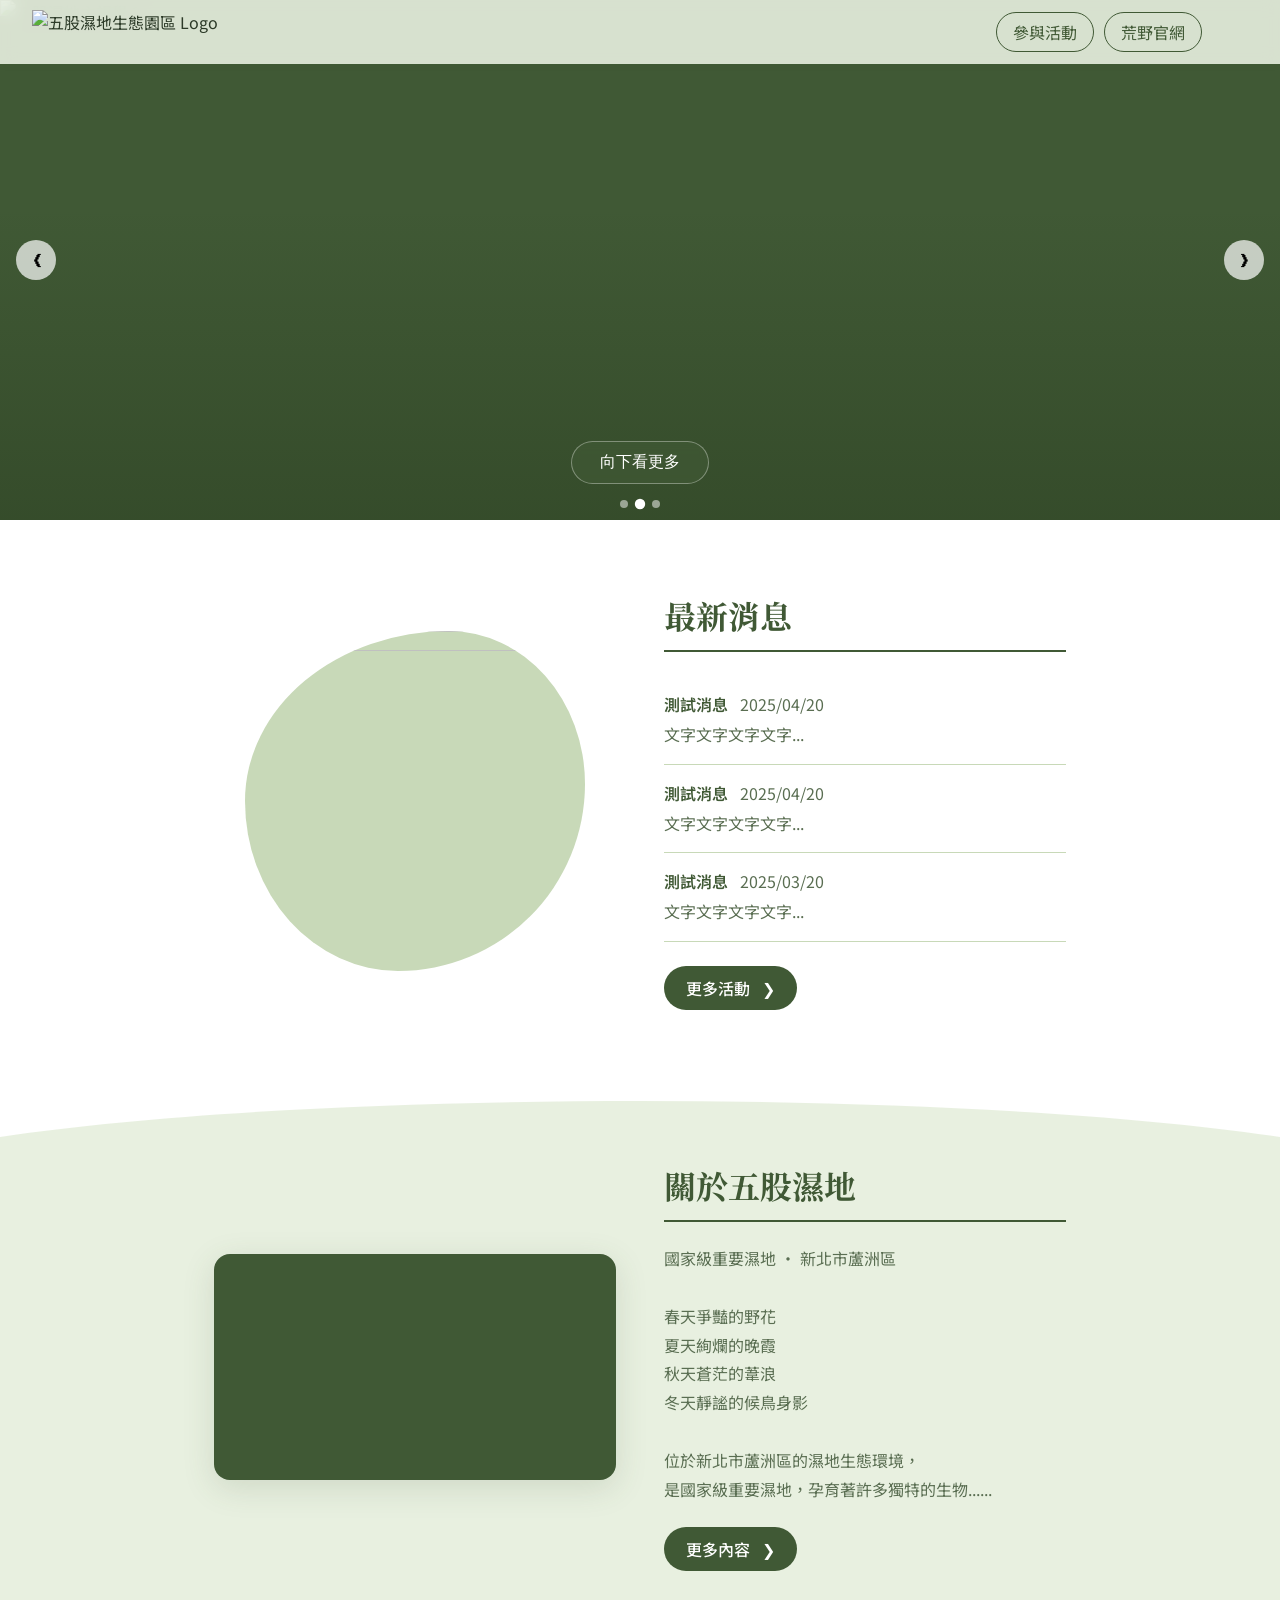
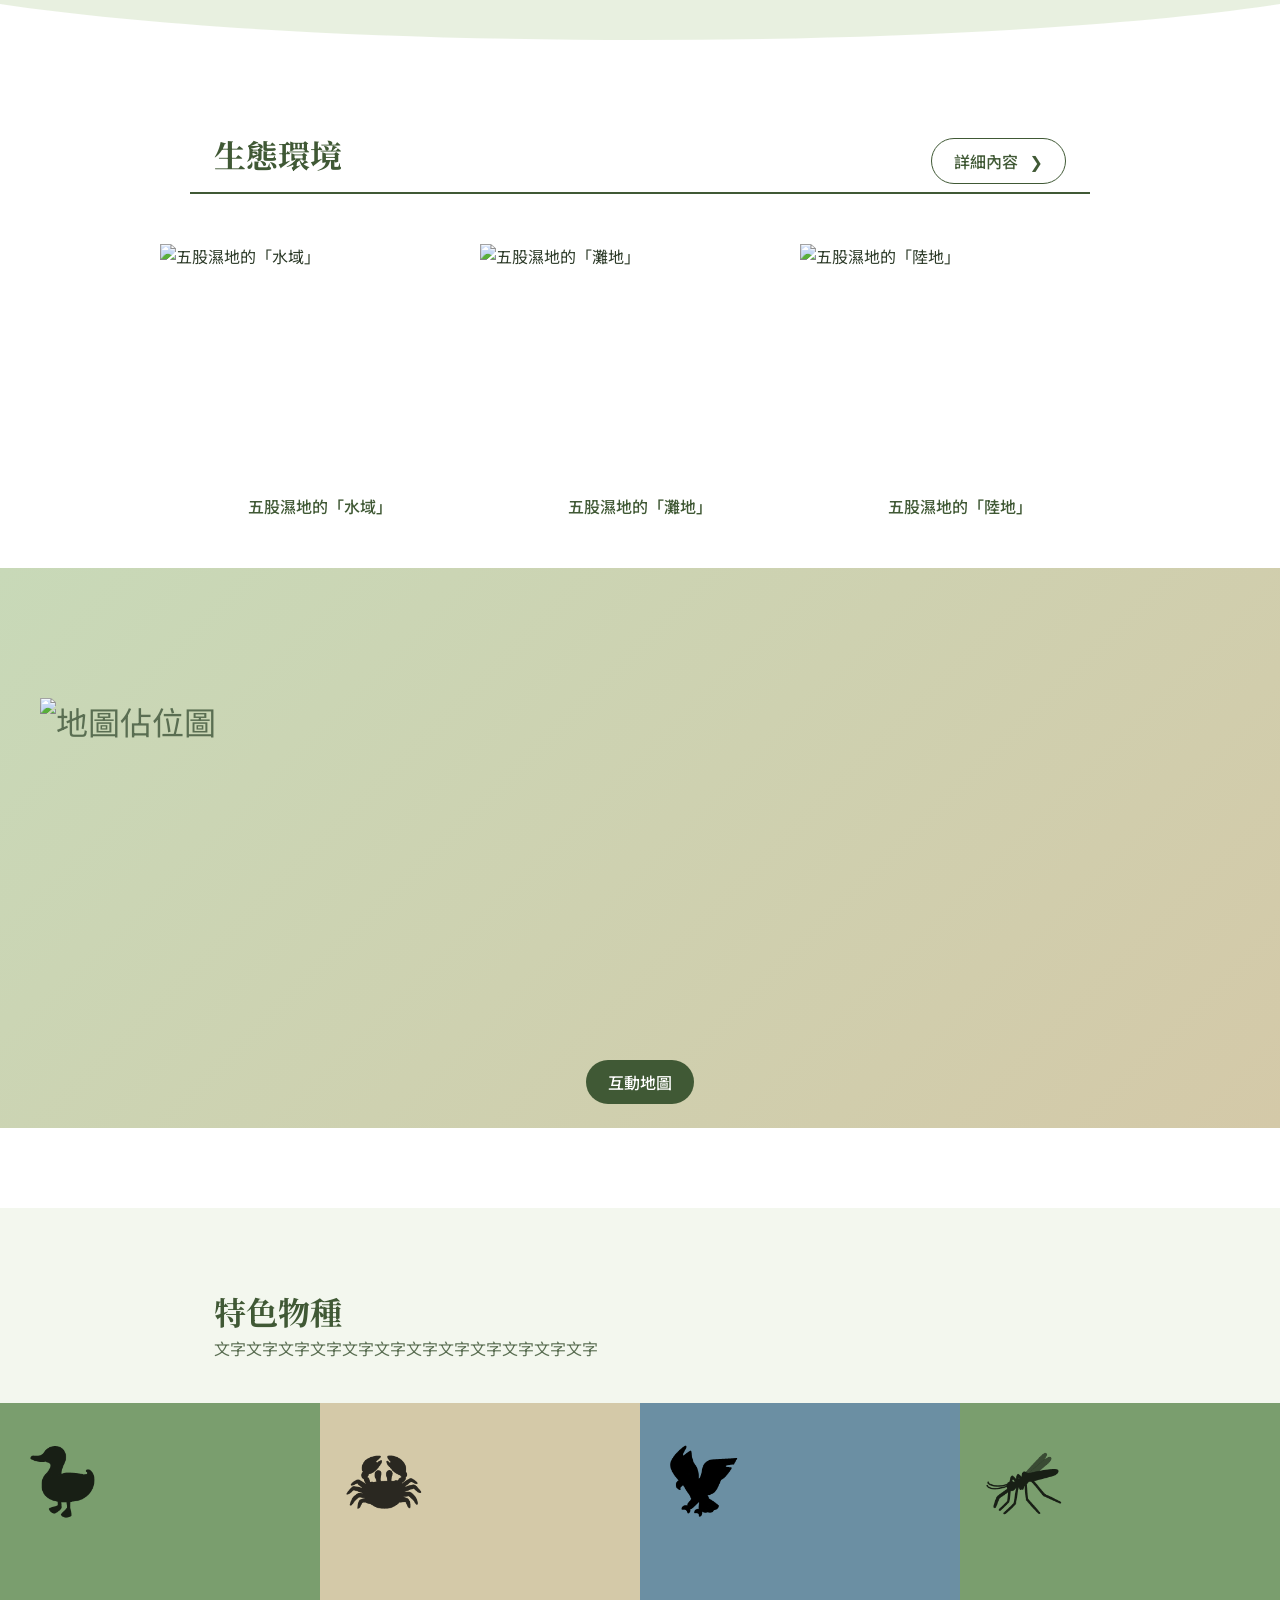
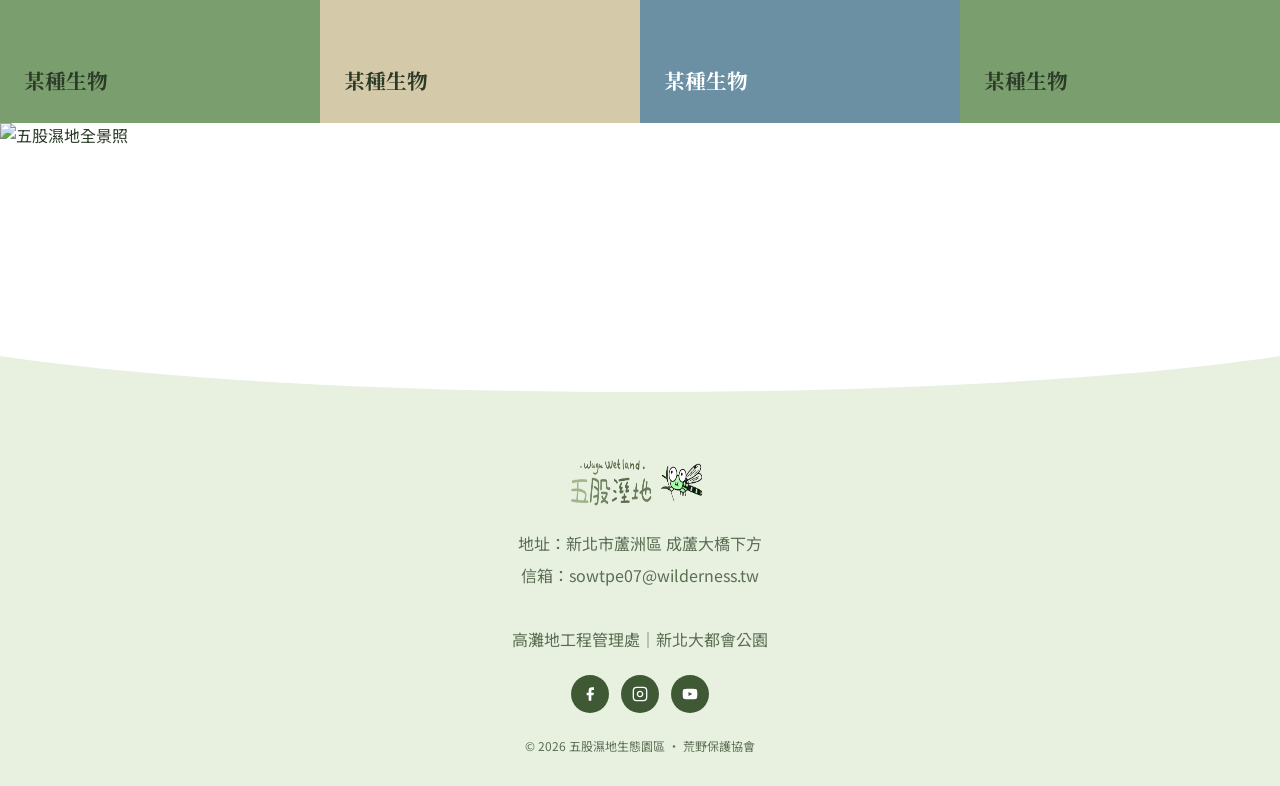
==== commit 4a8927b6: "Update" ====
--- a/index.html
+++ b/index.html
@@ -42,9 +42,9 @@
         <li><a href="javascript:void(0)" role="menuitem">首頁</a></li>
         <li><a href="about.html" role="menuitem">關於五股濕地</a></li>
         <li><a href="environment.html" role="menuitem">生態環境</a></li>
-        <li><a href="species.html" role="menuitem">特色物種</a></li>
-        <li><a href="javascript:void(0)" role="menuitem">棲地工作</a></li>
         <li><a href="javascript:void(0)" role="menuitem">互動遊戲</a></li>
+        <!--<li><a href="javascript:void(0)" role="menuitem">特色物種</a></li>-->
+        <!--<li><a href="javascript:void(0)" role="menuitem">棲地工作</a></li>-->
         <!--<li><a href="javascript:void(0)" role="menuitem">年度時程</a></li>-->
         <!--<li><a href="javascript:void(0)" role="menuitem">網路相簿</a></li>-->
         <li class="mobile-only"><a href="https://www.sow.org.tw" role="menuitem" style="border-top: 1px solid var(--clr-light-green); margin-top: 10px;" target="_blank">荒野官網</a></li>
@@ -123,10 +123,11 @@
           <iframe 
             width="100%" 
             height="100%" 
-            src="https://www.youtube.com/embed/JsAc5Uk-lys?controls=1&modestbranding=1&rel=0&fs=0&playsinline=1&disablekb=1" 
+            src="https://www.youtube.com/embed/JsAc5Uk-lys?controls=0&modestbranding=0&rel=0&fs=0&playsinline=0&disablekb=0" 
             title="五股濕地介紹影片" 
             frameborder="0" 
             allow="accelerometer; autoplay; clipboard-write; encrypted-media; gyroscope; picture-in-picture" 
+            allowfullscreen
             loading="lazy"
           ></iframe>
         </div>
--- a/styles/index.css
+++ b/styles/index.css
@@ -57,7 +57,7 @@
   top: 0;
   left: 0;
   width: 100%; 
-  height: 200%; 
+  height: 100%; 
   display: block;
   border: none;
 }
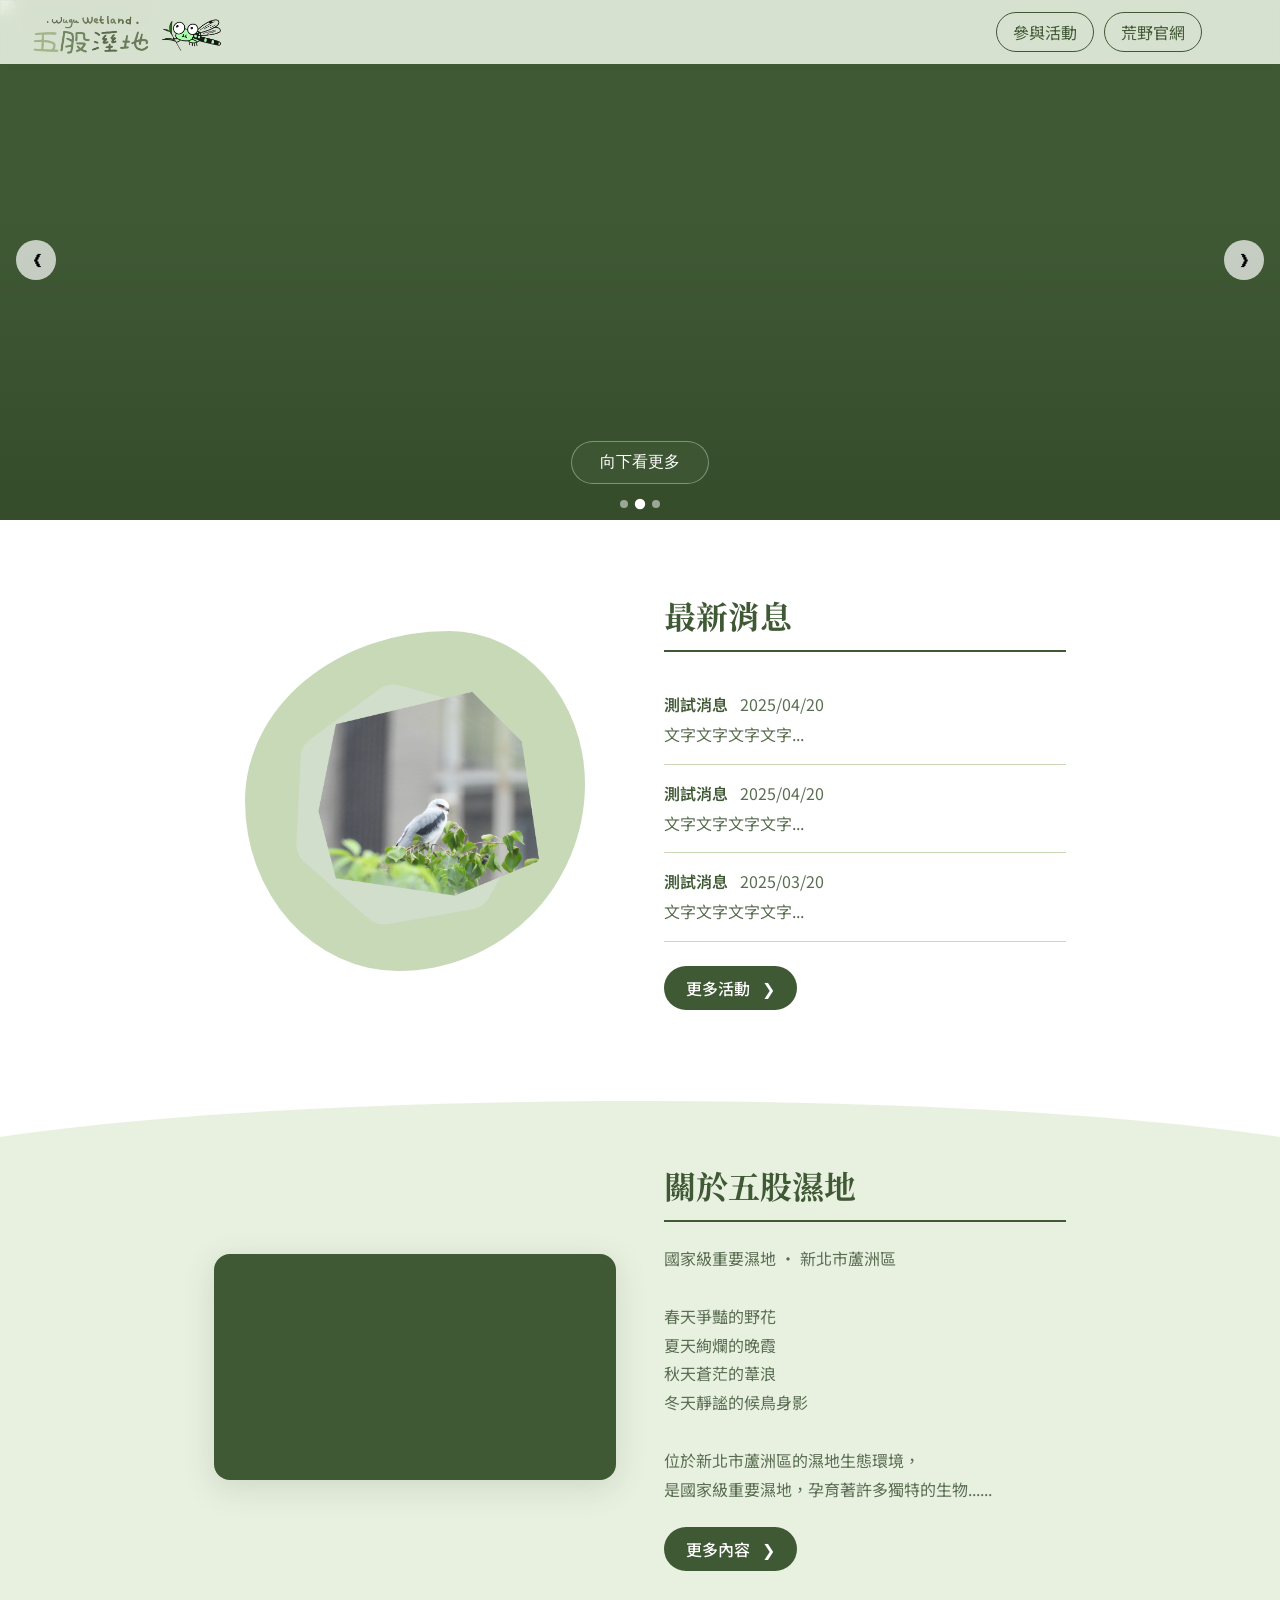
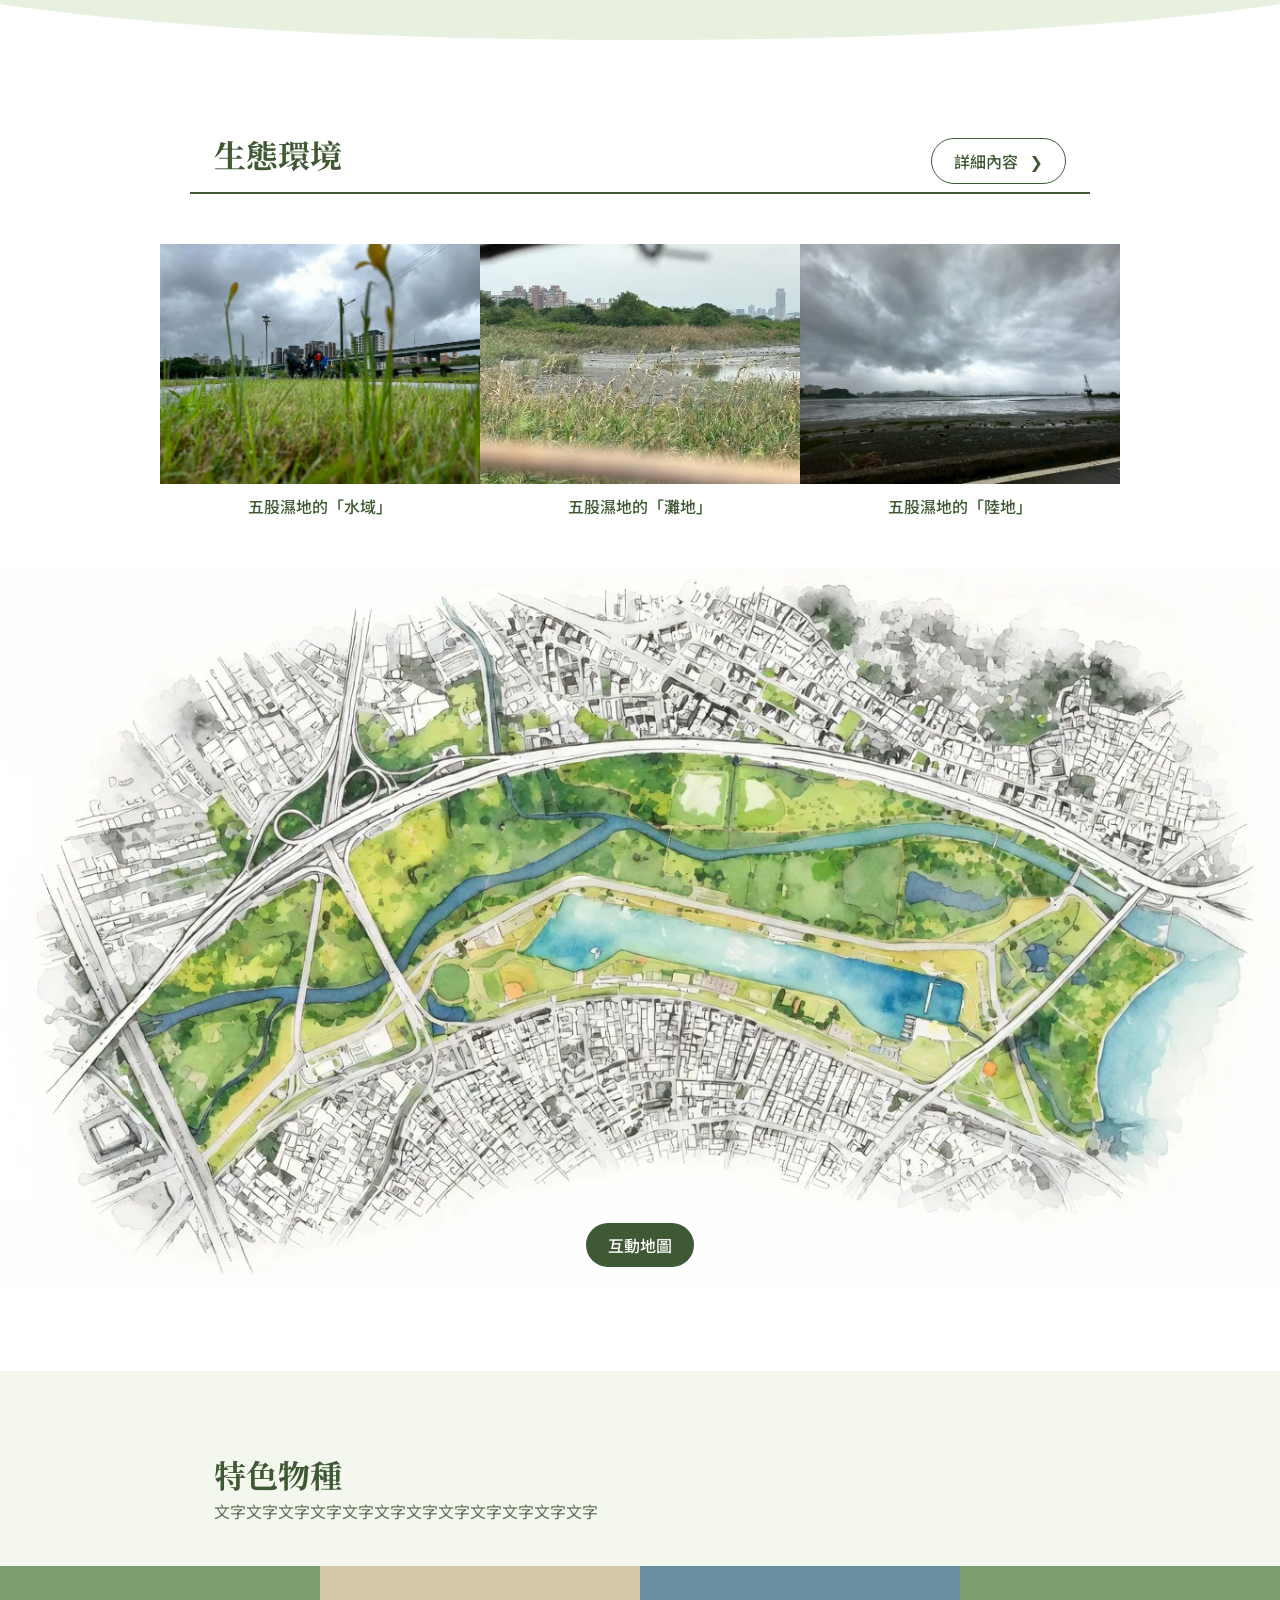
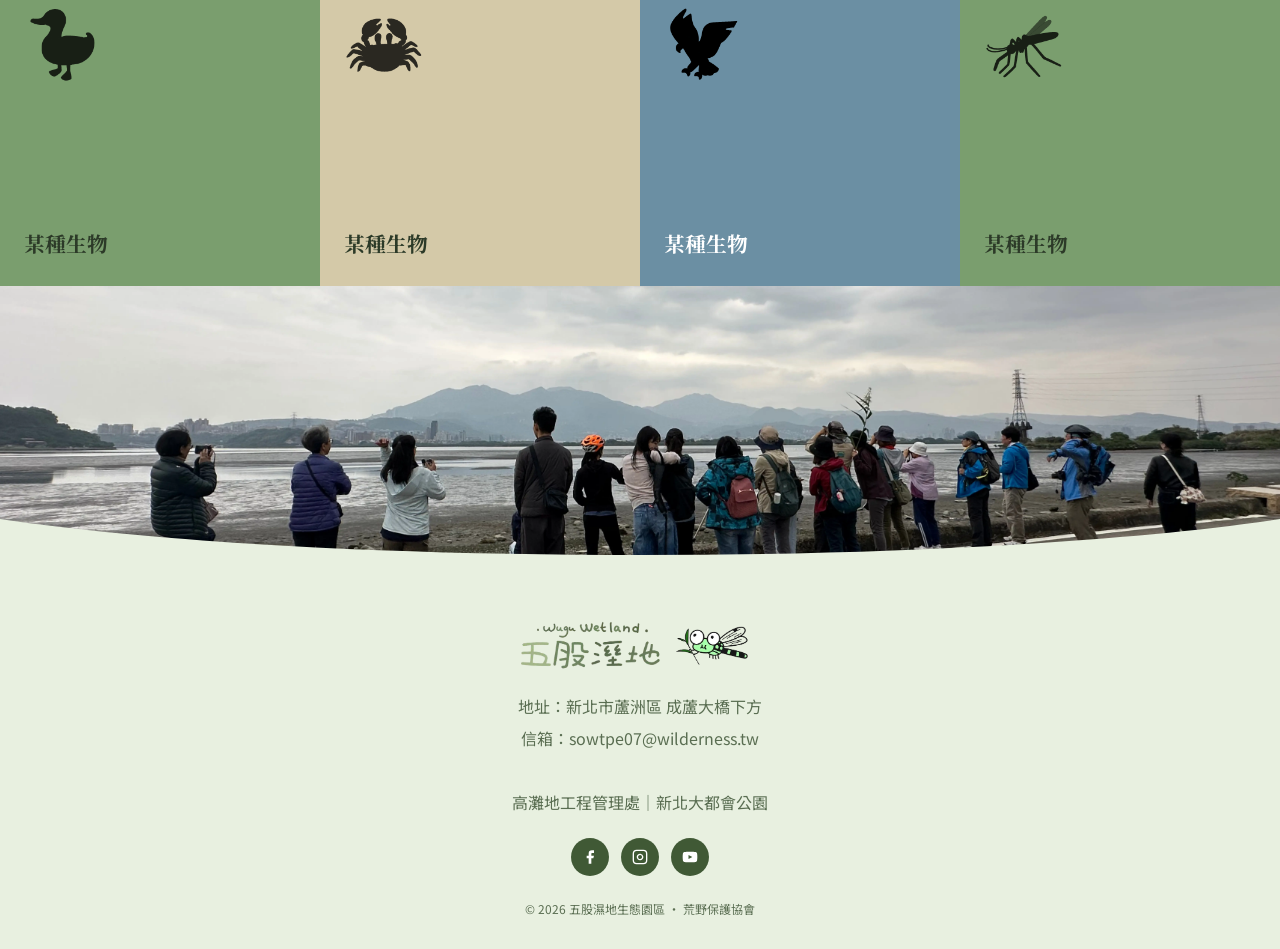
==== commit 83afae0e: "Update" ====
--- a/index.html
+++ b/index.html
@@ -21,11 +21,7 @@
   <header>
     <nav class="navbar" role="navigation" aria-label="主要導覽">
       <a class="navbar__logo" href="javascript:void(0)" aria-label="五股濕地生態園區 首頁">
-        <picture>
-          <source srcset="images/logo-green.avif 1x, images/logo-green.avif?size=400 2x" type="image/avif" />
-          <source srcset="images/logo-green.webp 1x, images/logo-green.webp?size=400 2x" type="image/webp" />
-          <img src="images/logo-green.webp" alt="五股濕地生態園區 Logo" width="200" height="44" fetchpriority="high" decoding="sync" />
-        </picture>
+        <img src="images/logo-green.webp" alt="" width="200" height="44" />
       </a>
       <div class="navbar__actions">
         <a href="https://www.sow.org.tw/event/search?title=%E4%BA%94%E8%82%A1%E6%BF%95%E5%9C%B0" class="navbar__ext-link desktop-only" aria-label="參與活動" target="_blank">參與活動</a>
@@ -43,7 +39,7 @@
         <li><a href="about.html" role="menuitem">關於五股濕地</a></li>
         <li><a href="environment.html" role="menuitem">生態環境</a></li>
         <li><a href="javascript:void(0)" role="menuitem">互動遊戲</a></li>
-        <!--<li><a href="javascript:void(0)" role="menuitem">特色物種</a></li>-->
+         <!--<li><a href="javascript:void(0)" role="menuitem">特色物種</a></li>-->
         <!--<li><a href="javascript:void(0)" role="menuitem">棲地工作</a></li>-->
         <!--<li><a href="javascript:void(0)" role="menuitem">年度時程</a></li>-->
         <!--<li><a href="javascript:void(0)" role="menuitem">網路相簿</a></li>-->
@@ -58,29 +54,15 @@
     <section class="hero" aria-label="主視覺輪播" id="hero">
       <div class="hero__slides" id="hero-slides" role="region" aria-live="polite">
         <div class="hero__slide" role="tabpanel" aria-label="輪播圖片 1">
-          <picture>
-            <source srcset="images/index-slides-1.avif 1x, images/index-slides-1.avif?size=1440 2x" type="image/avif" media="(min-width: 1024px)" />
-            <source srcset="images/index-slides-1.avif?mobile 1x, images/index-slides-1.avif?mobile-2x 2x" type="image/avif" media="(max-width: 768px)" />
-            <source srcset="images/index-slides-1.webp 1x, images/index-slides-1.webp?size=1440 2x" type="image/webp" media="(min-width: 1024px)" />
-            <source srcset="images/index-slides-1.webp?mobile 1x, images/index-slides-1.webp?mobile-2x 2x" type="image/webp" media="(max-width: 768px)" />
-            <img src="images/index-slides-1.webp" alt="五股濕地主視覺 1" width="1440" height="800" fetchpriority="high" decoding="sync" />
-          </picture>
+          <img src="images/index-slides-1.webp" alt="五股濕地主視覺 1">
           <div class="hero__overlay"></div>
         </div>
         <div class="hero__slide" role="tabpanel" aria-label="輪播圖片 2">
-          <picture>
-            <source srcset="images/index-slides-2.avif 1x, images/index-slides-2.avif?size=1440 2x" type="image/avif" />
-            <source srcset="images/index-slides-2.webp 1x, images/index-slides-2.webp?size=1440 2x" type="image/webp" />
-            <img src="images/index-slides-2.webp" alt="五股濕地主視覺 2" width="1440" height="800" loading="lazy" decoding="async" />
-          </picture>
+          <img src="images/index-slides-2.webp" alt="五股濕地主視覺 2" loading="lazy">
           <div class="hero__overlay"></div>
         </div>
         <div class="hero__slide" role="tabpanel" aria-label="輪播圖片 3">
-          <picture>
-            <source srcset="images/index-slides-3.avif 1x, images/index-slides-3.avif?size=1440 2x" type="image/avif" />
-            <source srcset="images/index-slides-3.webp 1x, images/index-slides-3.webp?size=1440 2x" type="image/webp" />
-            <img src="images/index-slides-3.webp" alt="五股濕地主視覺 3" width="1440" height="800" loading="lazy" decoding="async" />
-          </picture>
+          <img src="images/index-slides-3.webp" alt="五股濕地主視覺 3" loading="lazy">
           <div class="hero__overlay"></div>
         </div>
       </div>
@@ -94,11 +76,7 @@
     <section class="news-section" id="news" aria-labelledby="news-title">
       <div class="news-section__inner">
         <div class="news-section__blob-wrap reveal" aria-hidden="true">
-          <picture>
-            <source srcset="images/index-photo-1.avif 1x, images/index-photo-1.avif?size=400 2x" type="image/avif" />
-            <source srcset="images/index-photo-1.webp 1x, images/index-photo-1.webp?size=400 2x" type="image/webp" />
-            <img class="blob-img" src="images/index-photo-1.webp" alt="" width="300" height="300" loading="lazy" decoding="async" />
-          </picture>
+          <img class="blob-img" src="images/index-photo-1.webp" alt="">
         </div>
         <div class="news-section__content">
           <h2 class="section-title" id="news-title">最新消息</h2>
@@ -151,39 +129,14 @@
       <hr class="divider" style="max-width:900px;margin:0 auto 8px;padding:0 24px;display:block;" />
       
       <div class="ecology-grid reveal">
-        <div class="ecology-card">
-          <picture>
-            <source srcset="images/index-photo-3.avif 1x, images/index-photo-3.avif?size=400 2x" type="image/avif" />
-            <source srcset="images/index-photo-3.webp 1x, images/index-photo-3.webp?size=400 2x" type="image/webp" />
-            <img src="images/index-photo-3.webp" alt="五股濕地的「水域」" width="400" height="300" loading="lazy" decoding="async" />
-          </picture>
-          <p class="ecology-card__label">五股濕地的「水域」</p>
-        </div>
-        <div class="ecology-card">
-          <picture>
-            <source srcset="images/index-photo-4.avif 1x, images/index-photo-4.avif?size=400 2x" type="image/avif" />
-            <source srcset="images/index-photo-4.webp 1x, images/index-photo-4.webp?size=400 2x" type="image/webp" />
-            <img src="images/index-photo-4.webp" alt="五股濕地的「灘地」" width="400" height="300" loading="lazy" decoding="async" />
-          </picture>
-          <p class="ecology-card__label">五股濕地的「灘地」</p>
-        </div>
-        <div class="ecology-card">
-          <picture>
-            <source srcset="images/index-photo-5.avif 1x, images/index-photo-5.avif?size=400 2x" type="image/avif" />
-            <source srcset="images/index-photo-5.webp 1x, images/index-photo-5.webp?size=400 2x" type="image/webp" />
-            <img src="images/index-photo-5.webp" alt="五股濕地的「陸地」" width="400" height="300" loading="lazy" decoding="async" />
-          </picture>
-          <p class="ecology-card__label">五股濕地的「陸地」</p>
-        </div>
+        <div class="ecology-card"><img src="images/index-photo-3.webp" alt="五股濕地的「水域」" loading="lazy"><p class="ecology-card__label">五股濕地的「水域」</p></div>
+        <div class="ecology-card"><img src="images/index-photo-4.webp" alt="五股濕地的「灘地」" loading="lazy"><p class="ecology-card__label">五股濕地的「灘地」</p></div>
+        <div class="ecology-card"><img src="images/index-photo-5.webp" alt="五股濕地的「陸地」" loading="lazy"><p class="ecology-card__label">五股濕地的「陸地」</p></div>
       </div>
 
       <div class="map-section reveal" style="transition-delay:0.2s; margin-top:40px; position:relative;">
         <div class="map-section__img-wrap" role="img" aria-label="五股濕地互動地圖（點擊開啟）" tabindex="0">
-          <div class="map-section__placeholder"><picture>
-              <source srcset="images/map.avif 1x, images/map.avif?size=1200 2x" type="image/avif" />
-              <source srcset="images/map.webp 1x, images/map.webp?size=1200 2x" type="image/webp" />
-              <img src="images/map.webp" alt="地圖佔位圖" width="1200" height="300" loading="lazy" decoding="async" />
-            </picture></div>
+          <div class="map-section__placeholder"><img src="images/map.webp" alt="地圖佔位圖" height="300px"></div>
           <button class="btn map-btn" id="map-btn" style="position:absolute;bottom:24px;left:50%;transform:translateX(-50%);" aria-label="開啟互動地圖">互動地圖</button>
         </div>
       </div>
@@ -229,11 +182,7 @@
 
     <!-- PHOTO BANNER -->
     <div class="photo-banner" aria-label="五股濕地全景照片">
-      <picture>
-        <source srcset="images/index-photo-bottom.avif 1x, images/index-photo-bottom.avif?size=1600 2x" type="image/avif" />
-        <source srcset="images/index-photo-bottom.webp 1x, images/index-photo-bottom.webp?size=1600 2x" type="image/webp" />
-        <img src="images/index-photo-bottom.webp" alt="五股濕地全景照" width="1600" height="400" loading="lazy" decoding="async" />
-      </picture>
+      <img src="images/index-photo-bottom.webp" alt="五股濕地全景照" loading="lazy">
     </div>
   </main>
 
@@ -242,7 +191,7 @@
     <svg viewBox="0 0 1440 48" preserveAspectRatio="none" style="position:absolute;top:-47px;left:0;right:0;width:100%;height:48px;" aria-hidden="true">
       <path d="M0,0 C360,48 1080,48 1440,0 L1440,48 L0,48 Z" fill="#e8f0e0"/>
     </svg>
-    <img class="footer__logo" aria-label="五股濕地生態園區 Logo" src="images/logo-green.webp" alt="" width="140" height="32" loading="lazy" decoding="async" />
+    <img class="footer__logo" aria-label="五股濕地生態園區 Logo" src="images/logo-green.webp" alt="">
     <address class="footer__info" style="font-style:normal;">
       地址：<a href="https://maps.app.goo.gl/PuJw7zFUjeeEWEgE9" target="_blank">新北市蘆洲區 成蘆大橋下方</a><br />
       信箱：<a href="mailto:sowtpe07@wilderness.tw" target="_blank">sowtpe07@wilderness.tw</a><br /><br />
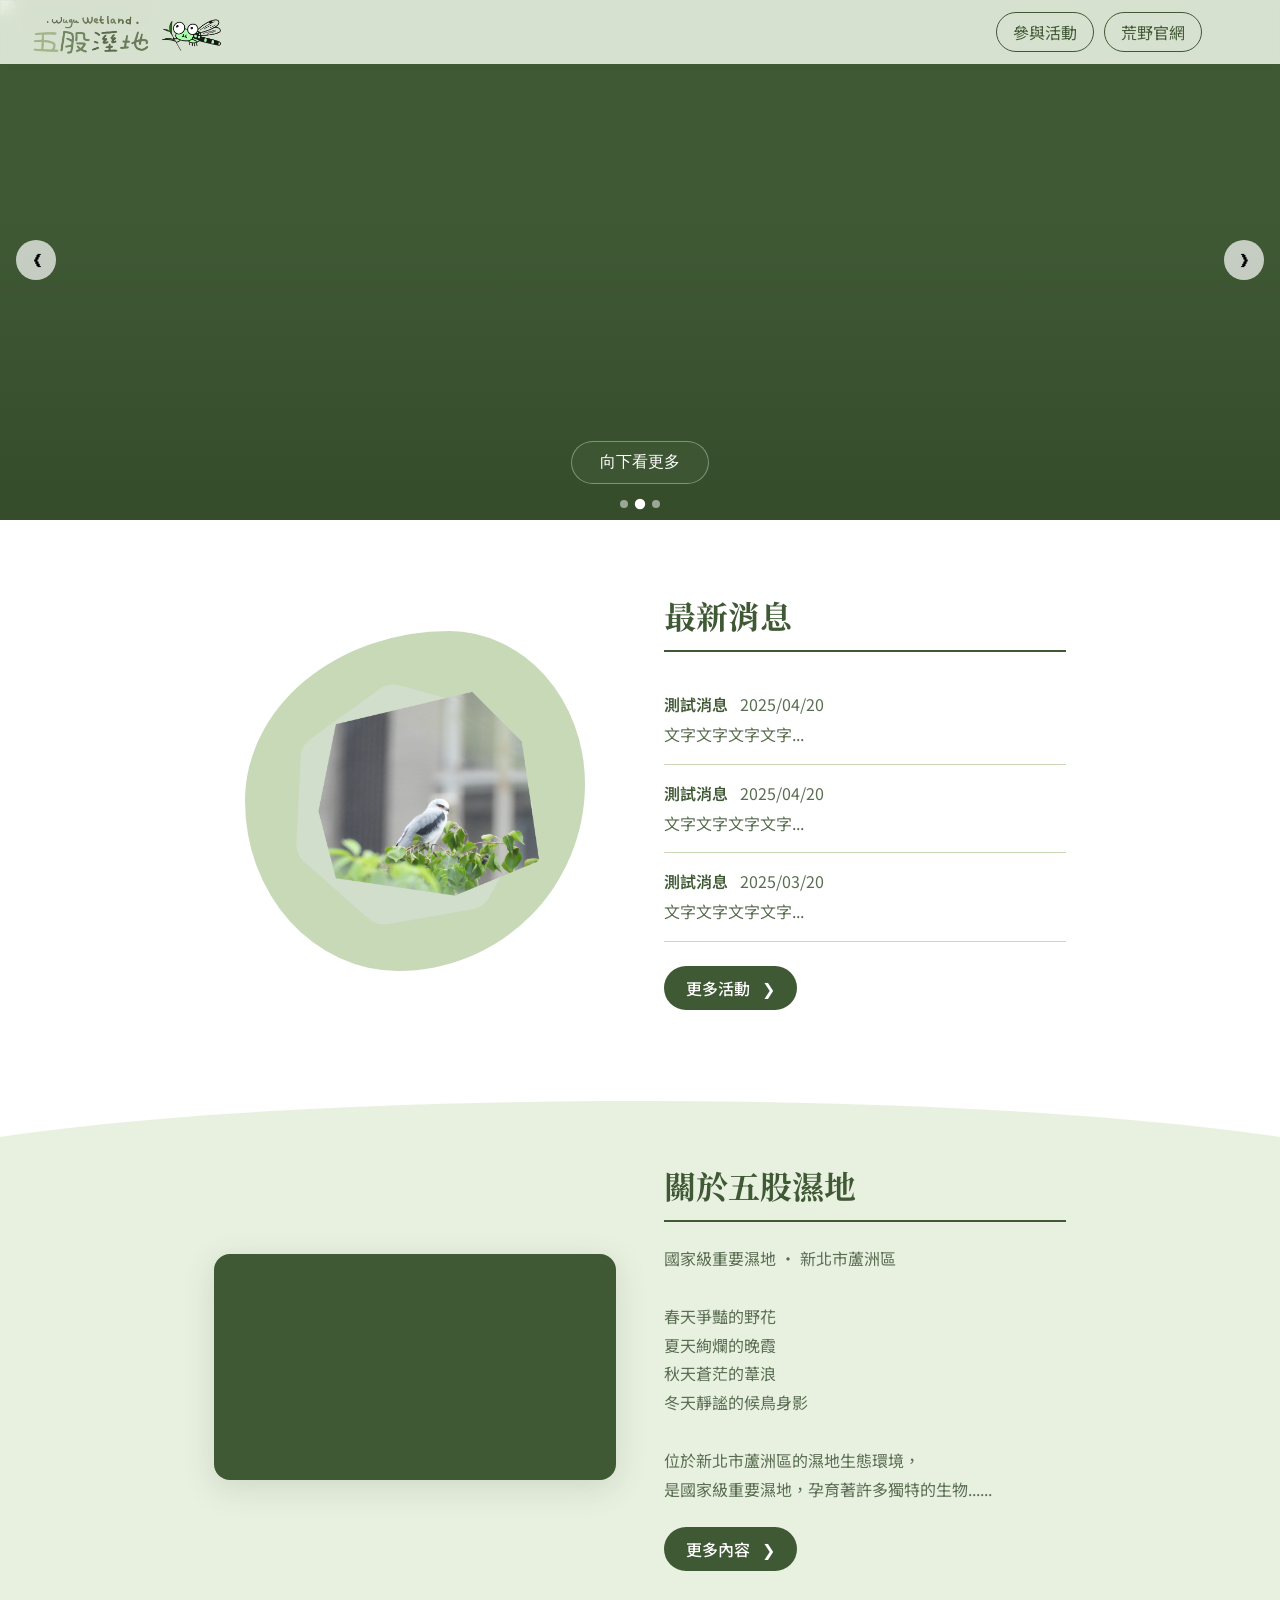
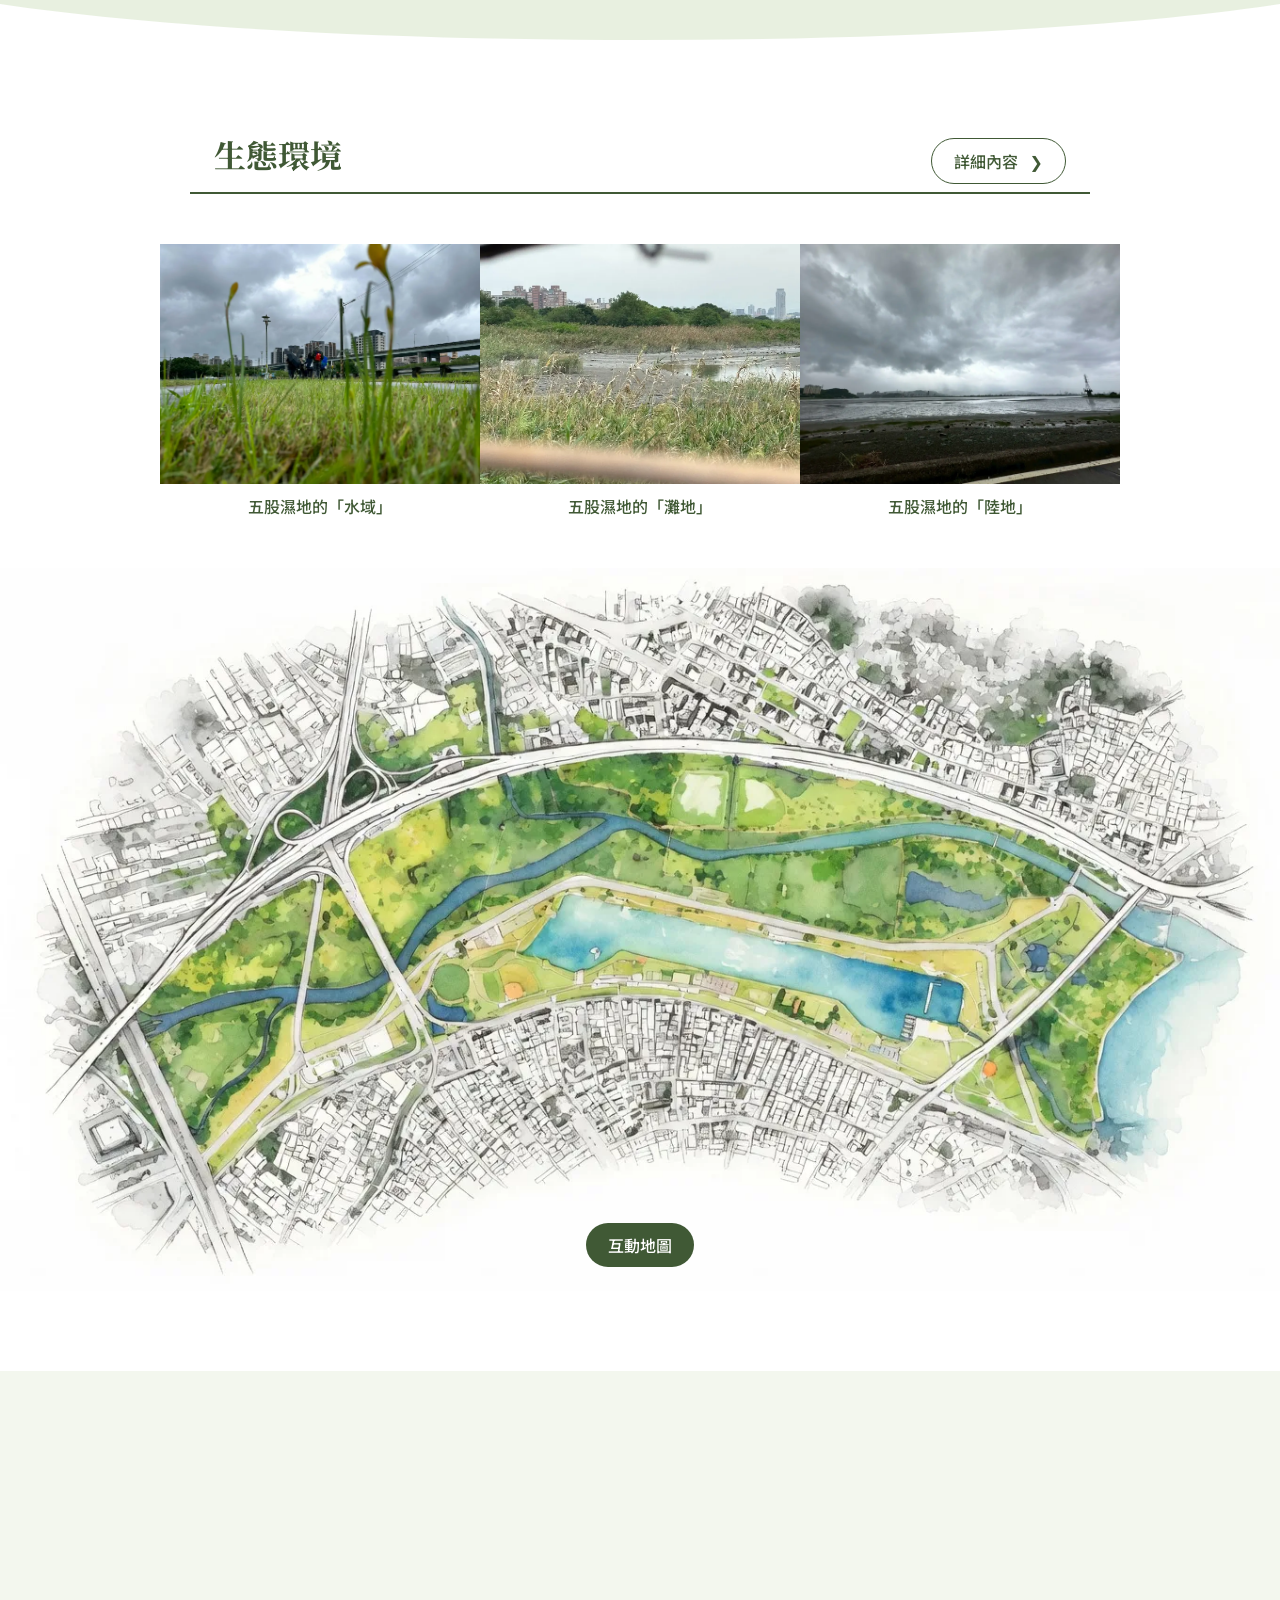
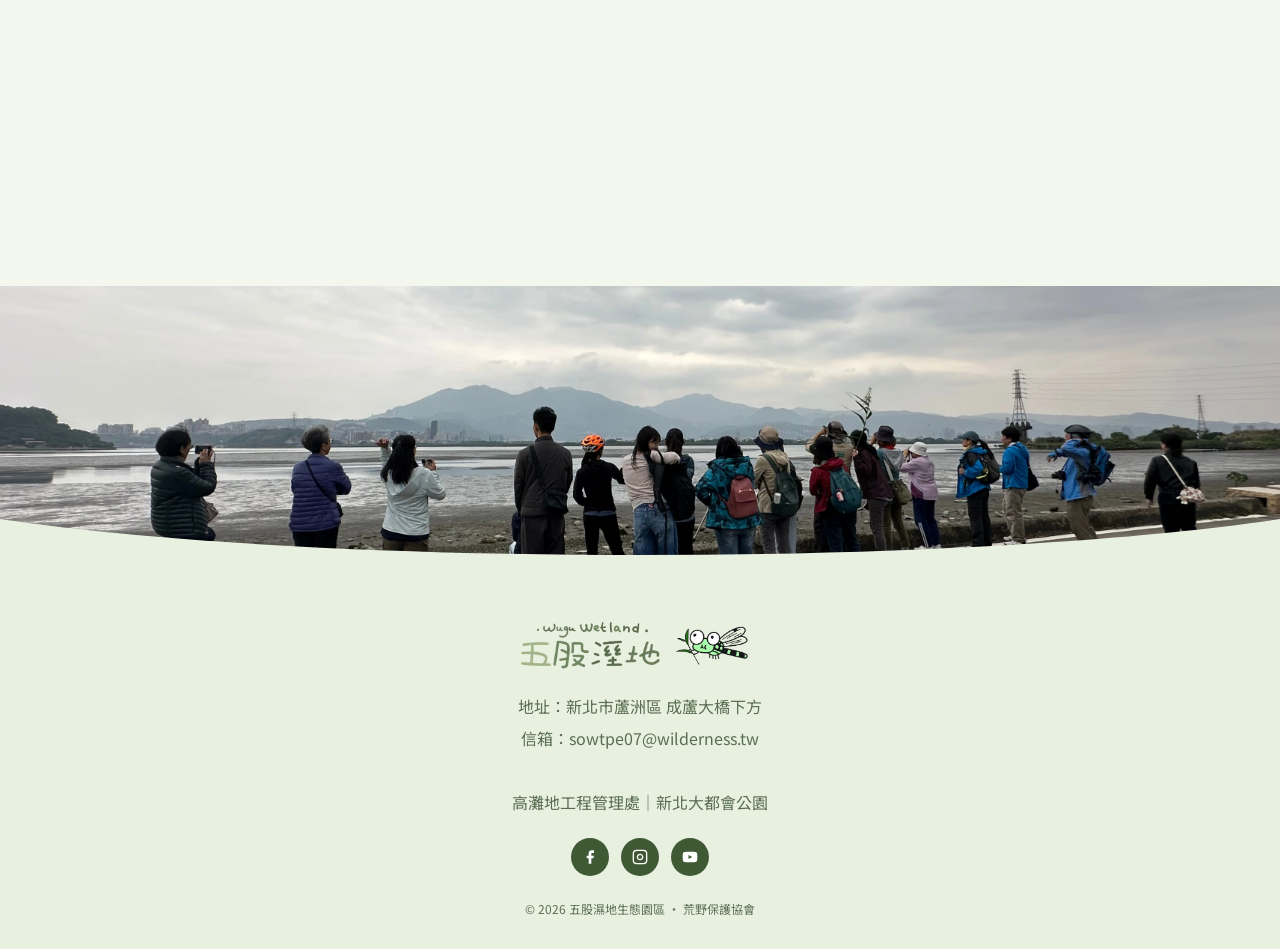
==== commit fccf3687: "Update index.html" ====
--- a/index.html
+++ b/index.html
@@ -101,7 +101,7 @@
           <iframe 
             width="100%" 
             height="100%" 
-            src="https://www.youtube.com/embed/JsAc5Uk-lys?controls=0&modestbranding=0&rel=0&fs=0&playsinline=0&disablekb=0" 
+            src="https://www.youtube.com/embed/JsAc5Uk-lys?controls=0&showinfo=0&modestbranding=1&fs=0&cc_load_policty=0&iv_load_policy=3&autohide=0" 
             title="五股濕地介紹影片" 
             frameborder="0" 
             allow="accelerometer; autoplay; clipboard-write; encrypted-media; gyroscope; picture-in-picture" 
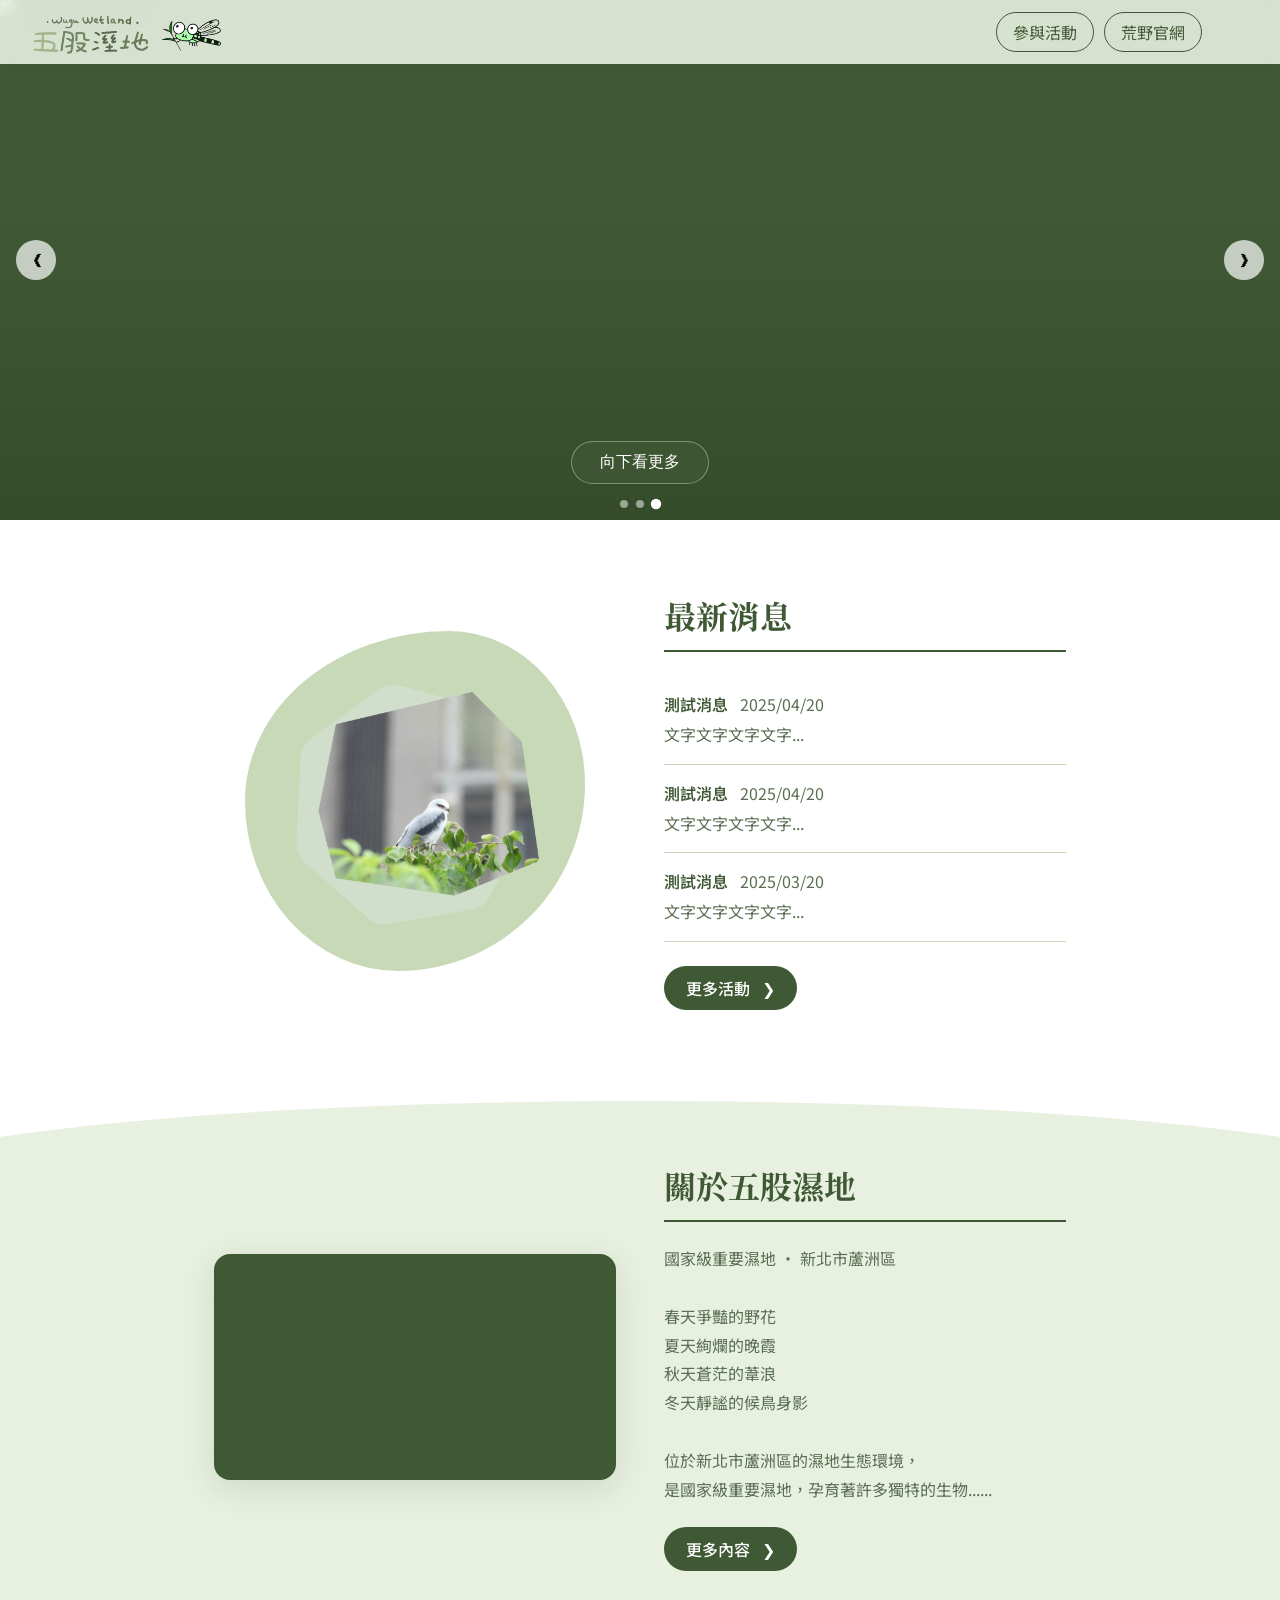
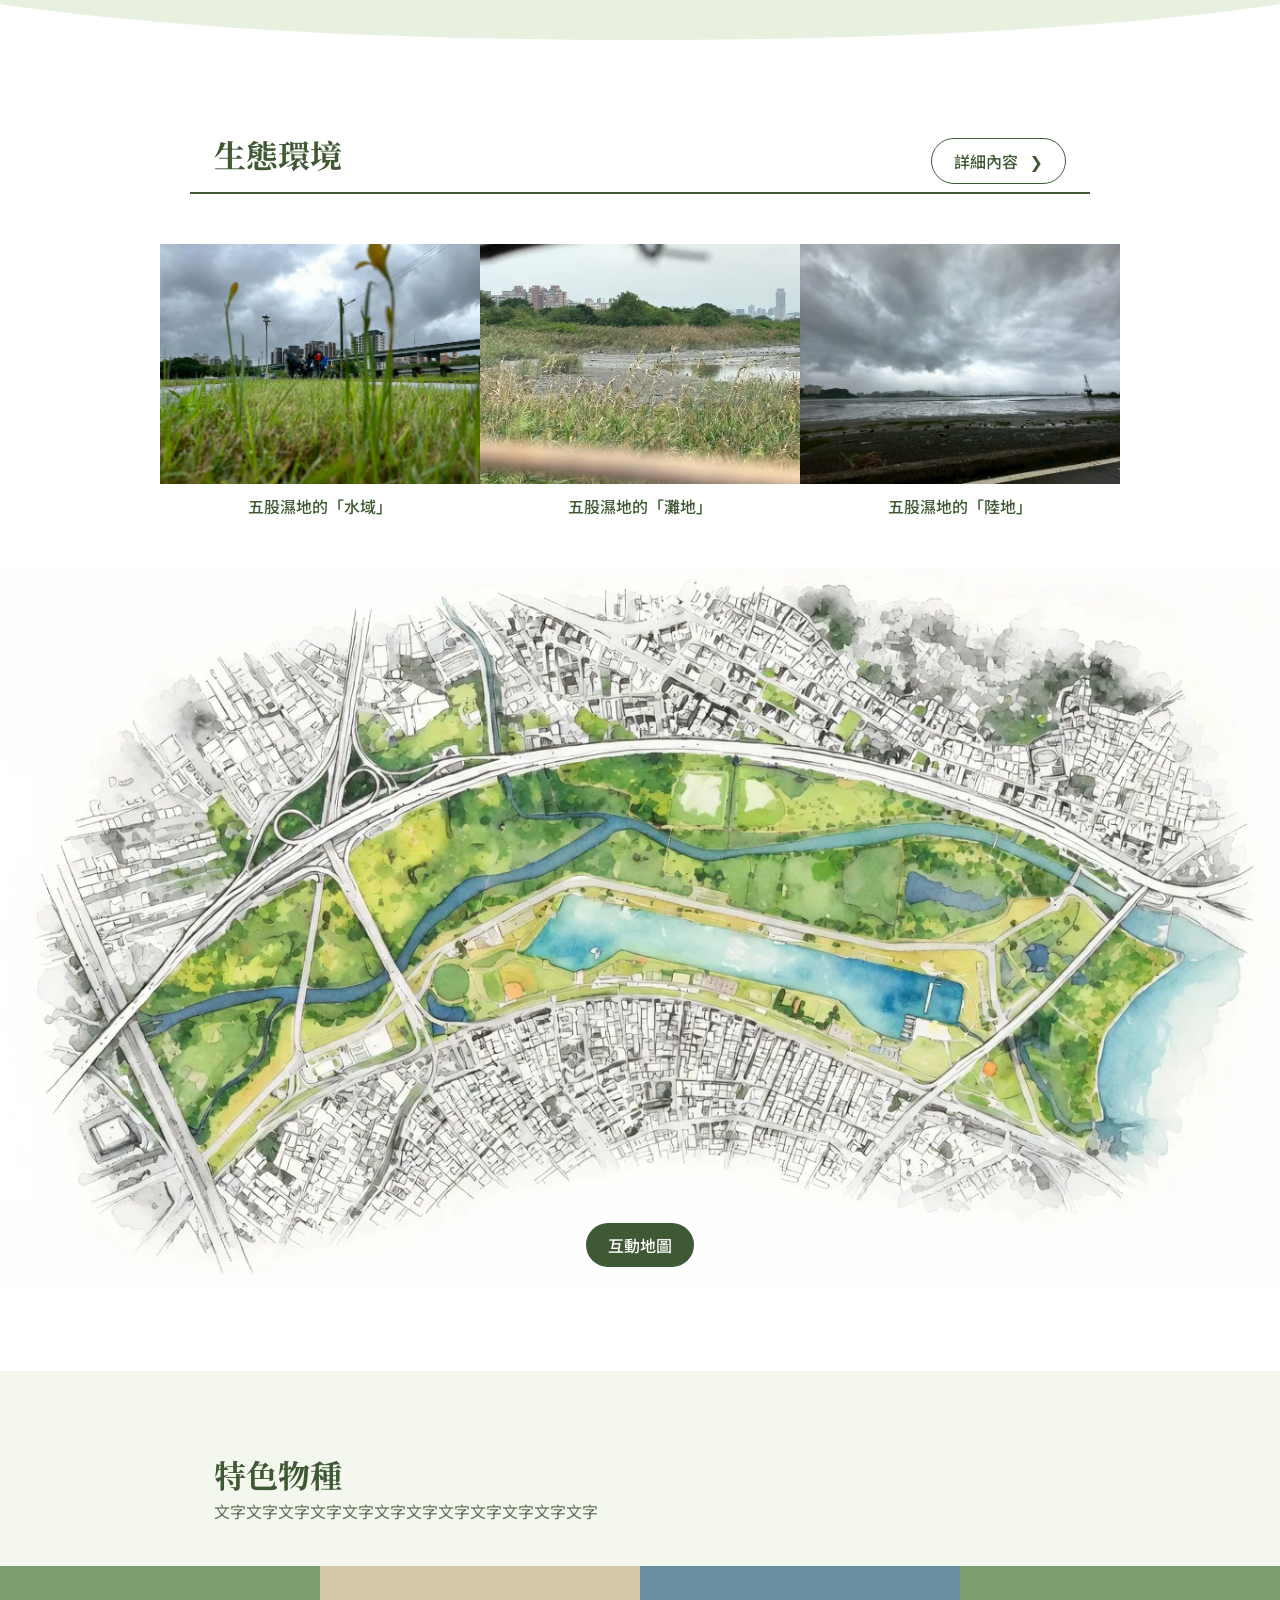
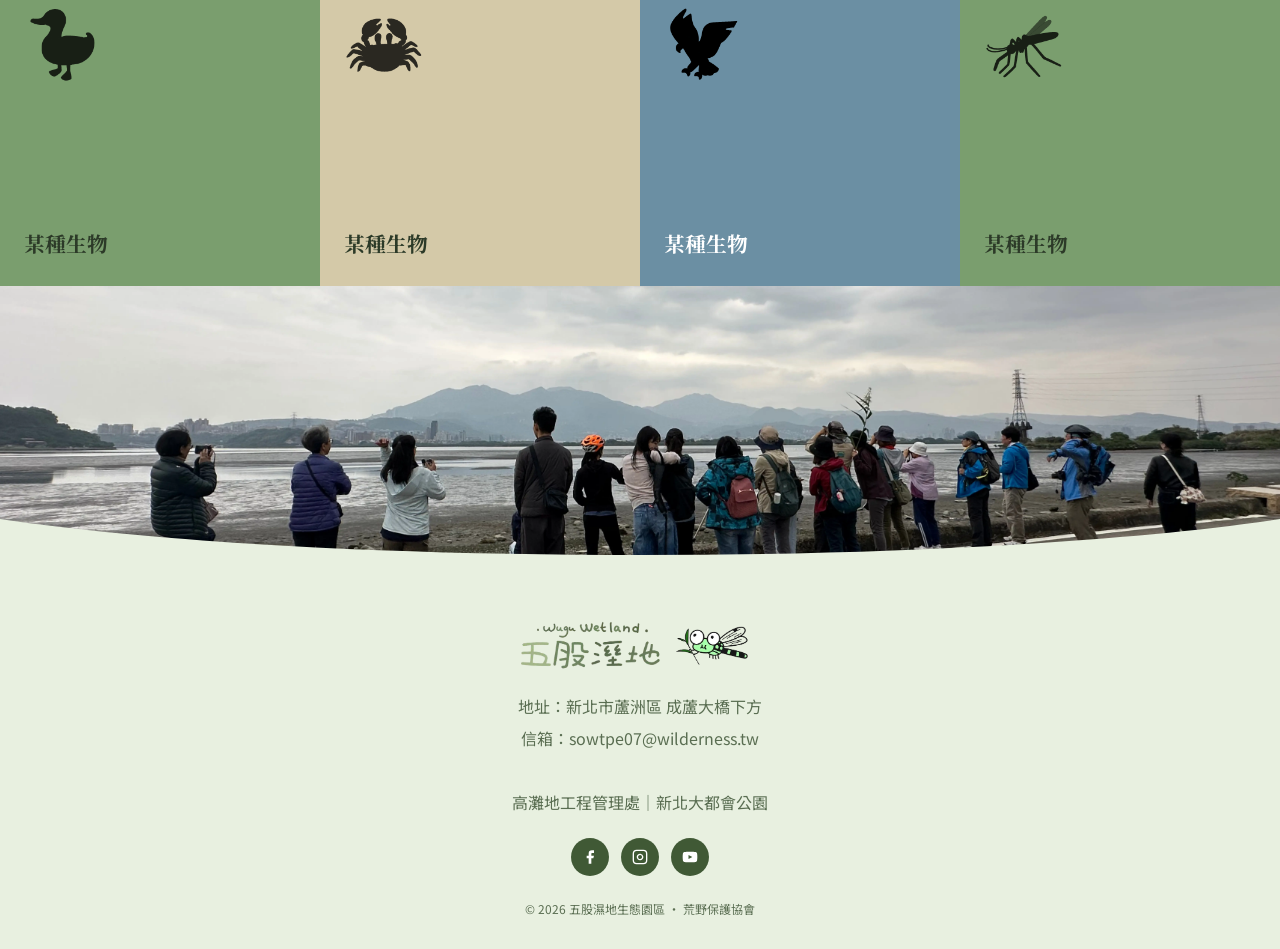
==== commit a8c49f26: "Update" ====
--- a/index.html
+++ b/index.html
@@ -38,7 +38,7 @@
         <li><a href="javascript:void(0)" role="menuitem">首頁</a></li>
         <li><a href="about.html" role="menuitem">關於五股濕地</a></li>
         <li><a href="environment.html" role="menuitem">生態環境</a></li>
-        <li><a href="javascript:void(0)" role="menuitem">互動遊戲</a></li>
+        <li><a href="https://scratch.mit.edu/projects/1315380063/fullscreen/" role="menuitem" target="_blank">互動遊戲</a></li>
          <!--<li><a href="javascript:void(0)" role="menuitem">特色物種</a></li>-->
         <!--<li><a href="javascript:void(0)" role="menuitem">棲地工作</a></li>-->
         <!--<li><a href="javascript:void(0)" role="menuitem">年度時程</a></li>-->
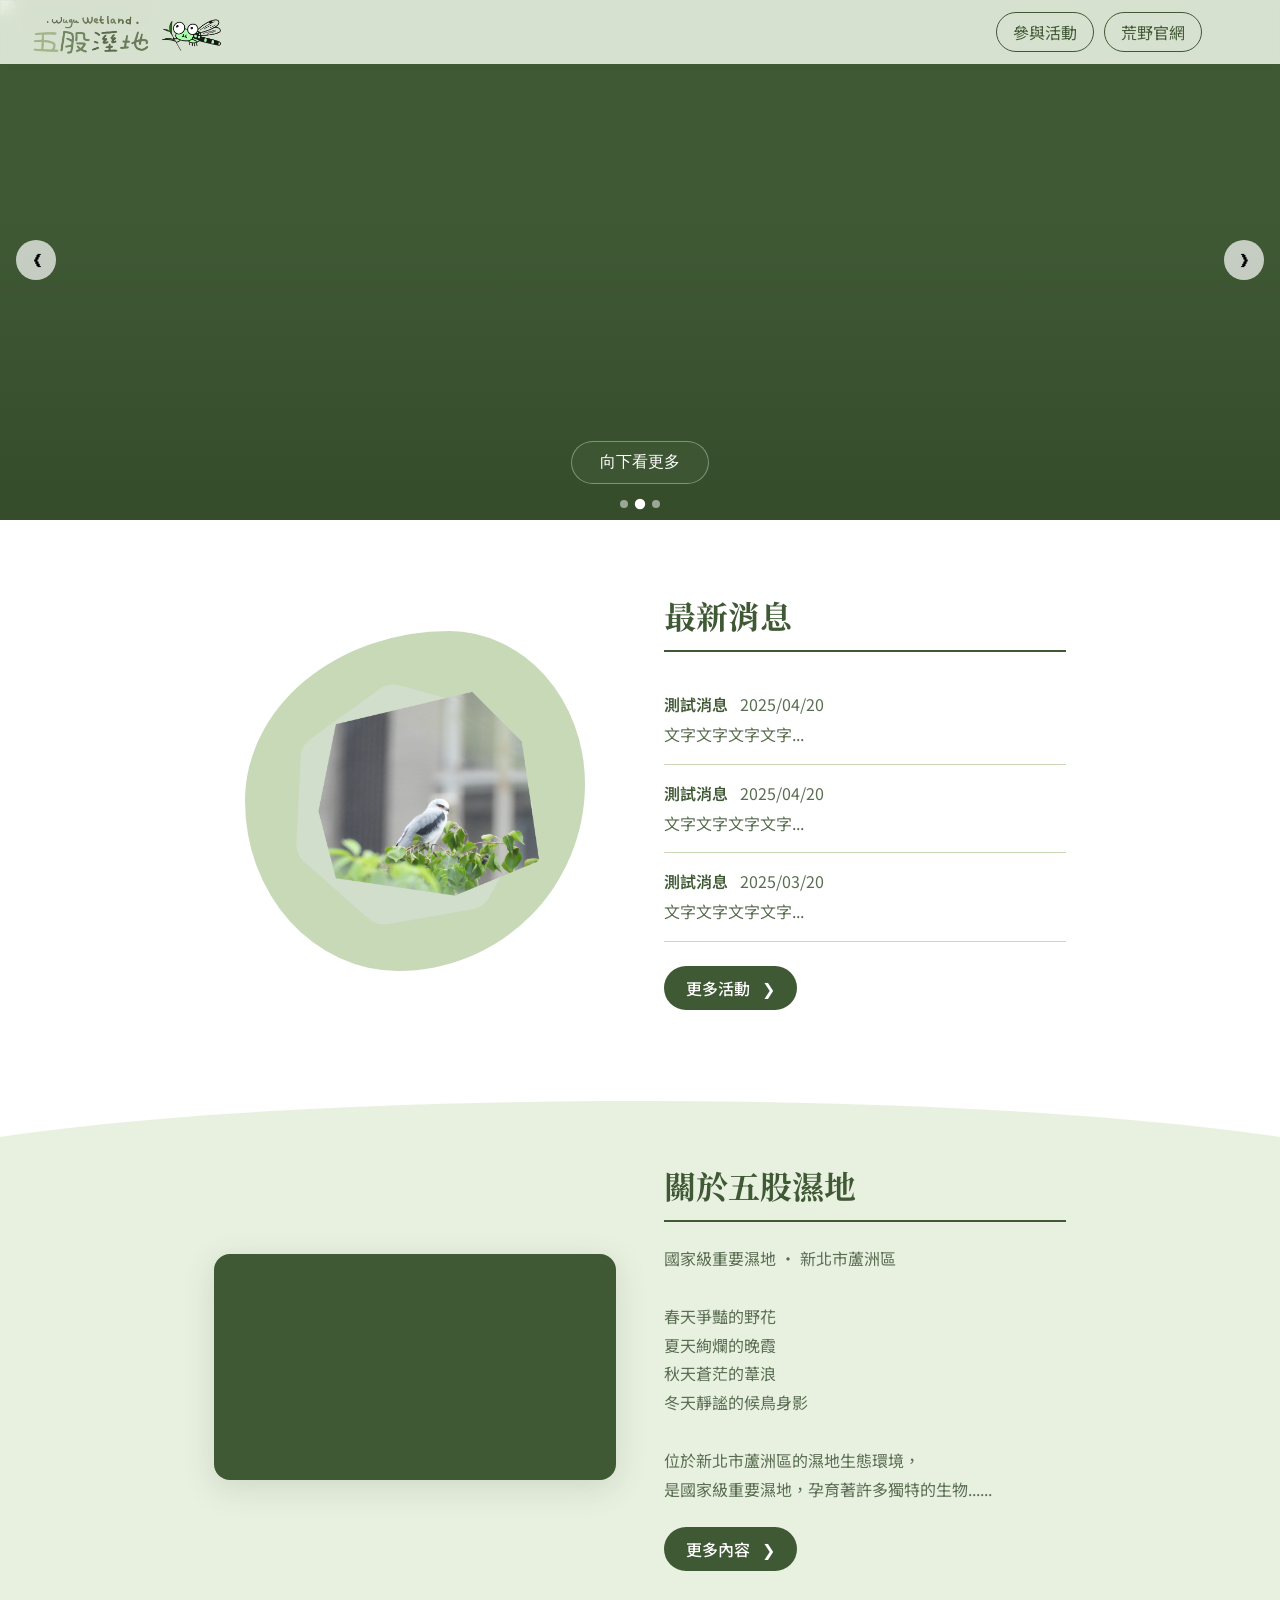
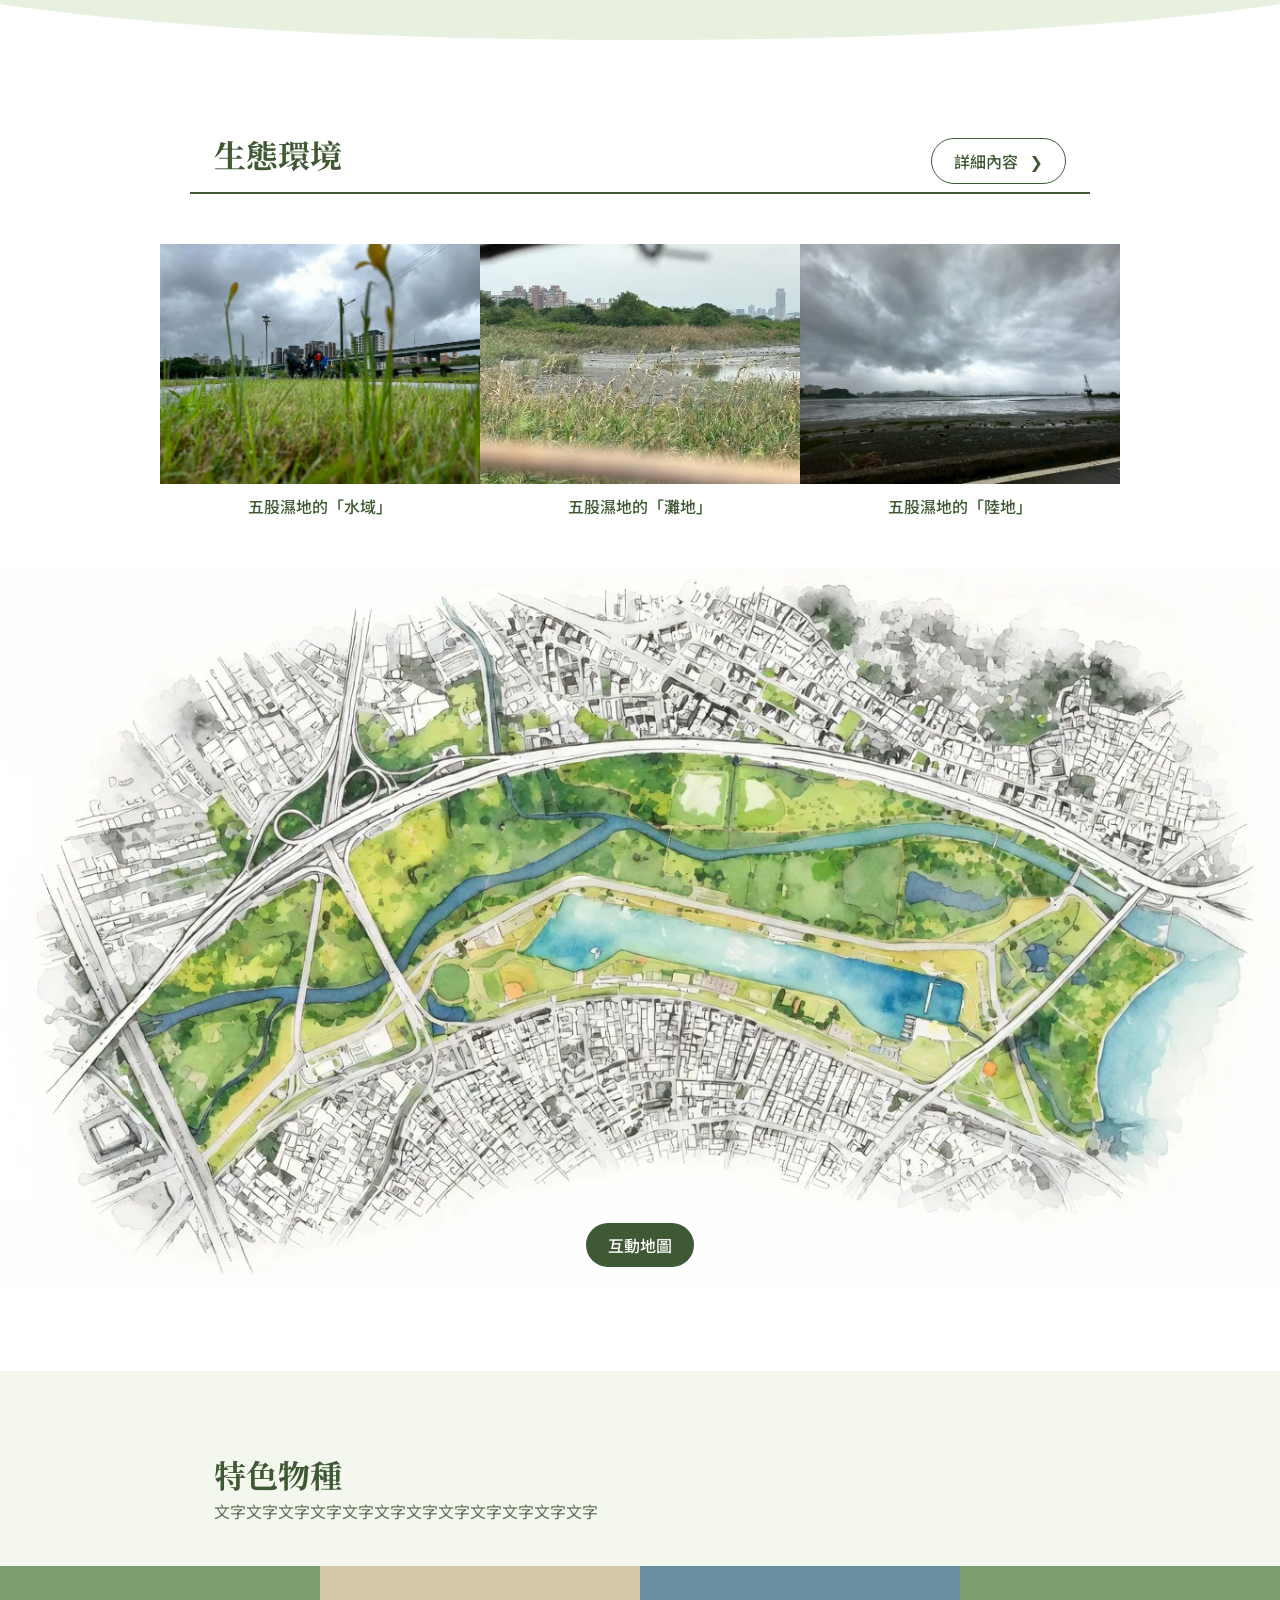
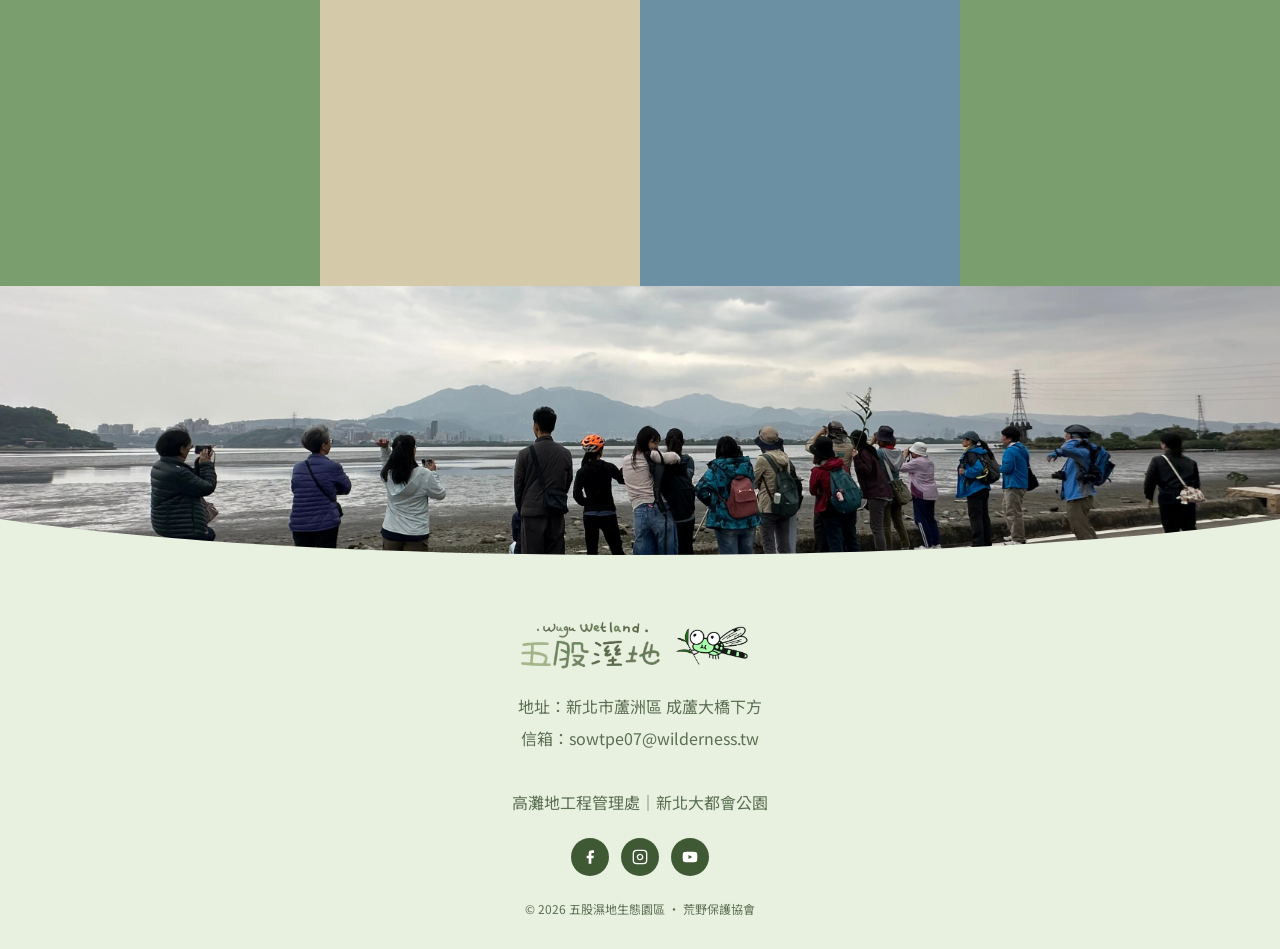
==== commit 594f50d7: "Update" ====
--- a/index.html
+++ b/index.html
@@ -10,6 +10,8 @@
   <meta property="og:type" content="website" />
   <link rel="stylesheet" href="styles/shared.css" />
   <link rel="stylesheet" href="styles/index.css" />
+
+  <link rel="icon" type="image/x-icon" href="images/favicon.ico" />
   
   <!-- 新增：預先載入首屏最關鍵的圖片，提升 LCP 速度 -->
   <!-- 注意：請在後端或打包工具先轉出一份 .webp 檔案 -->
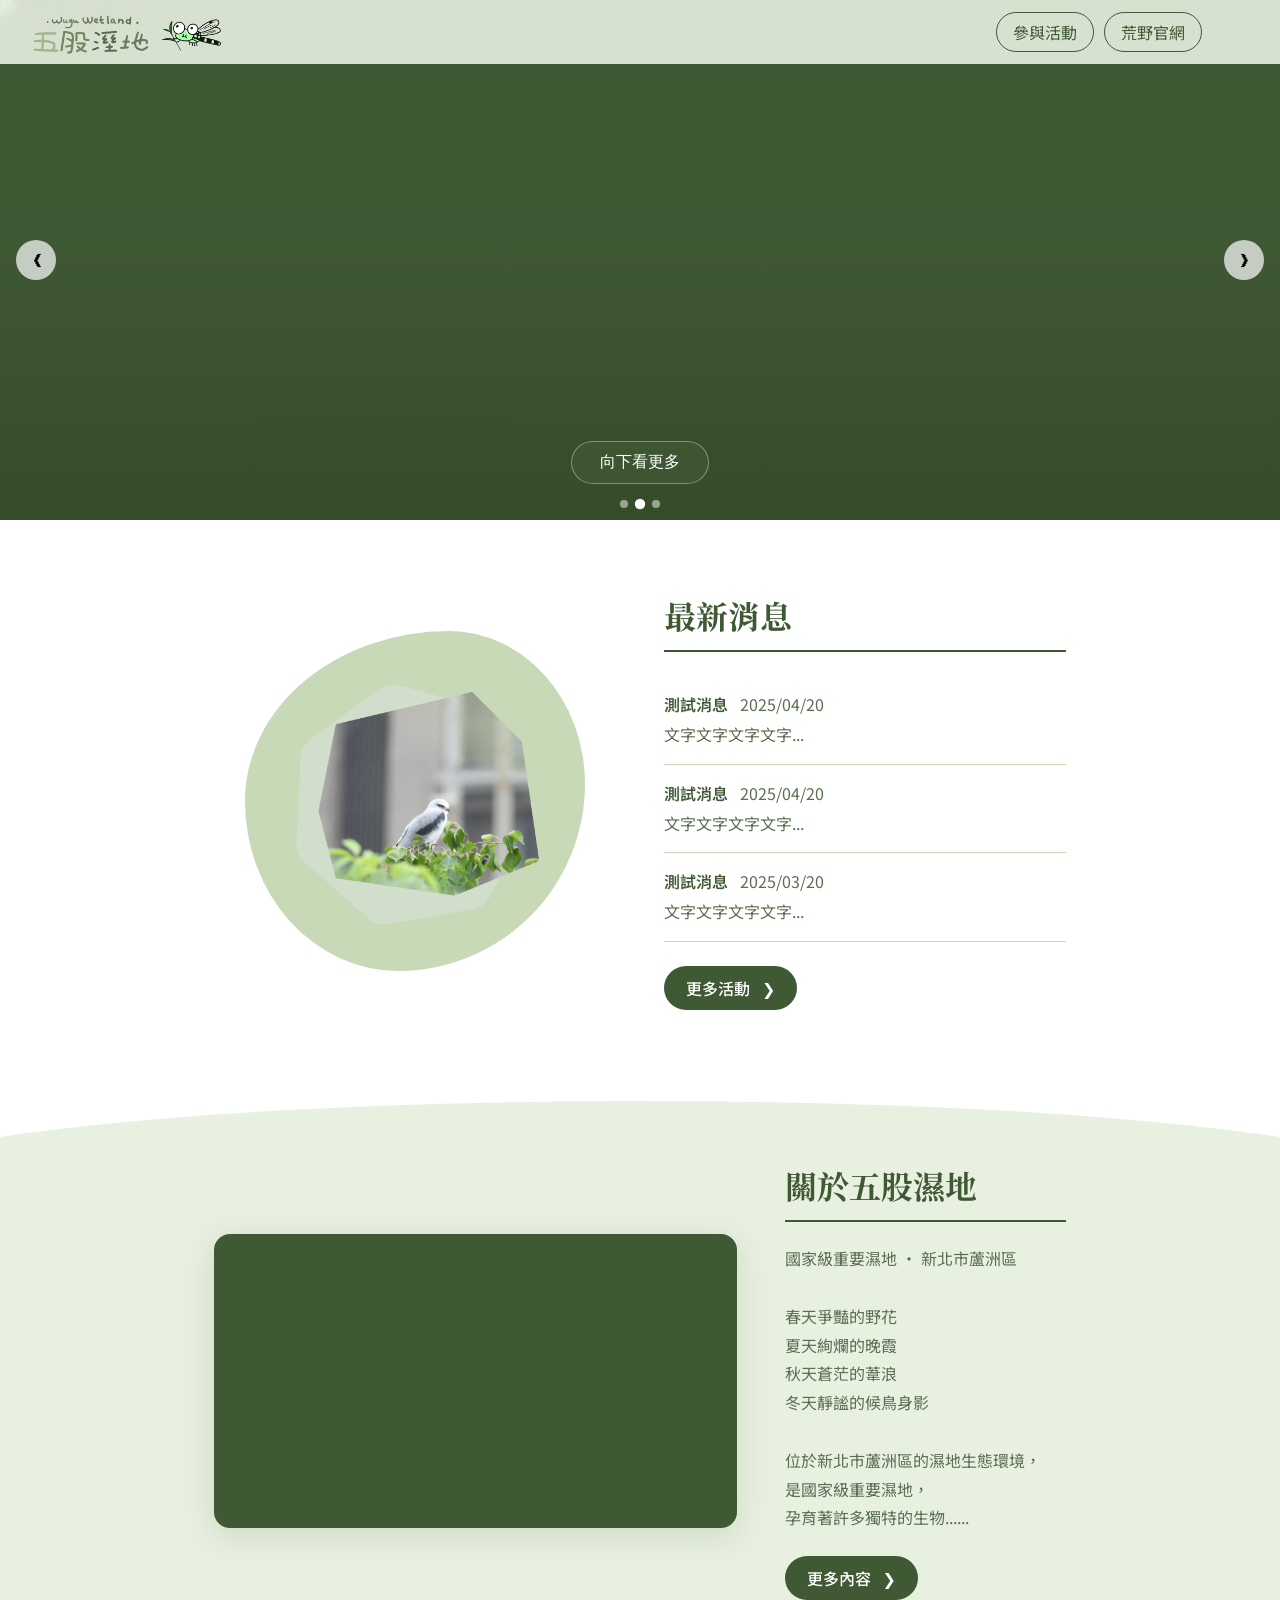
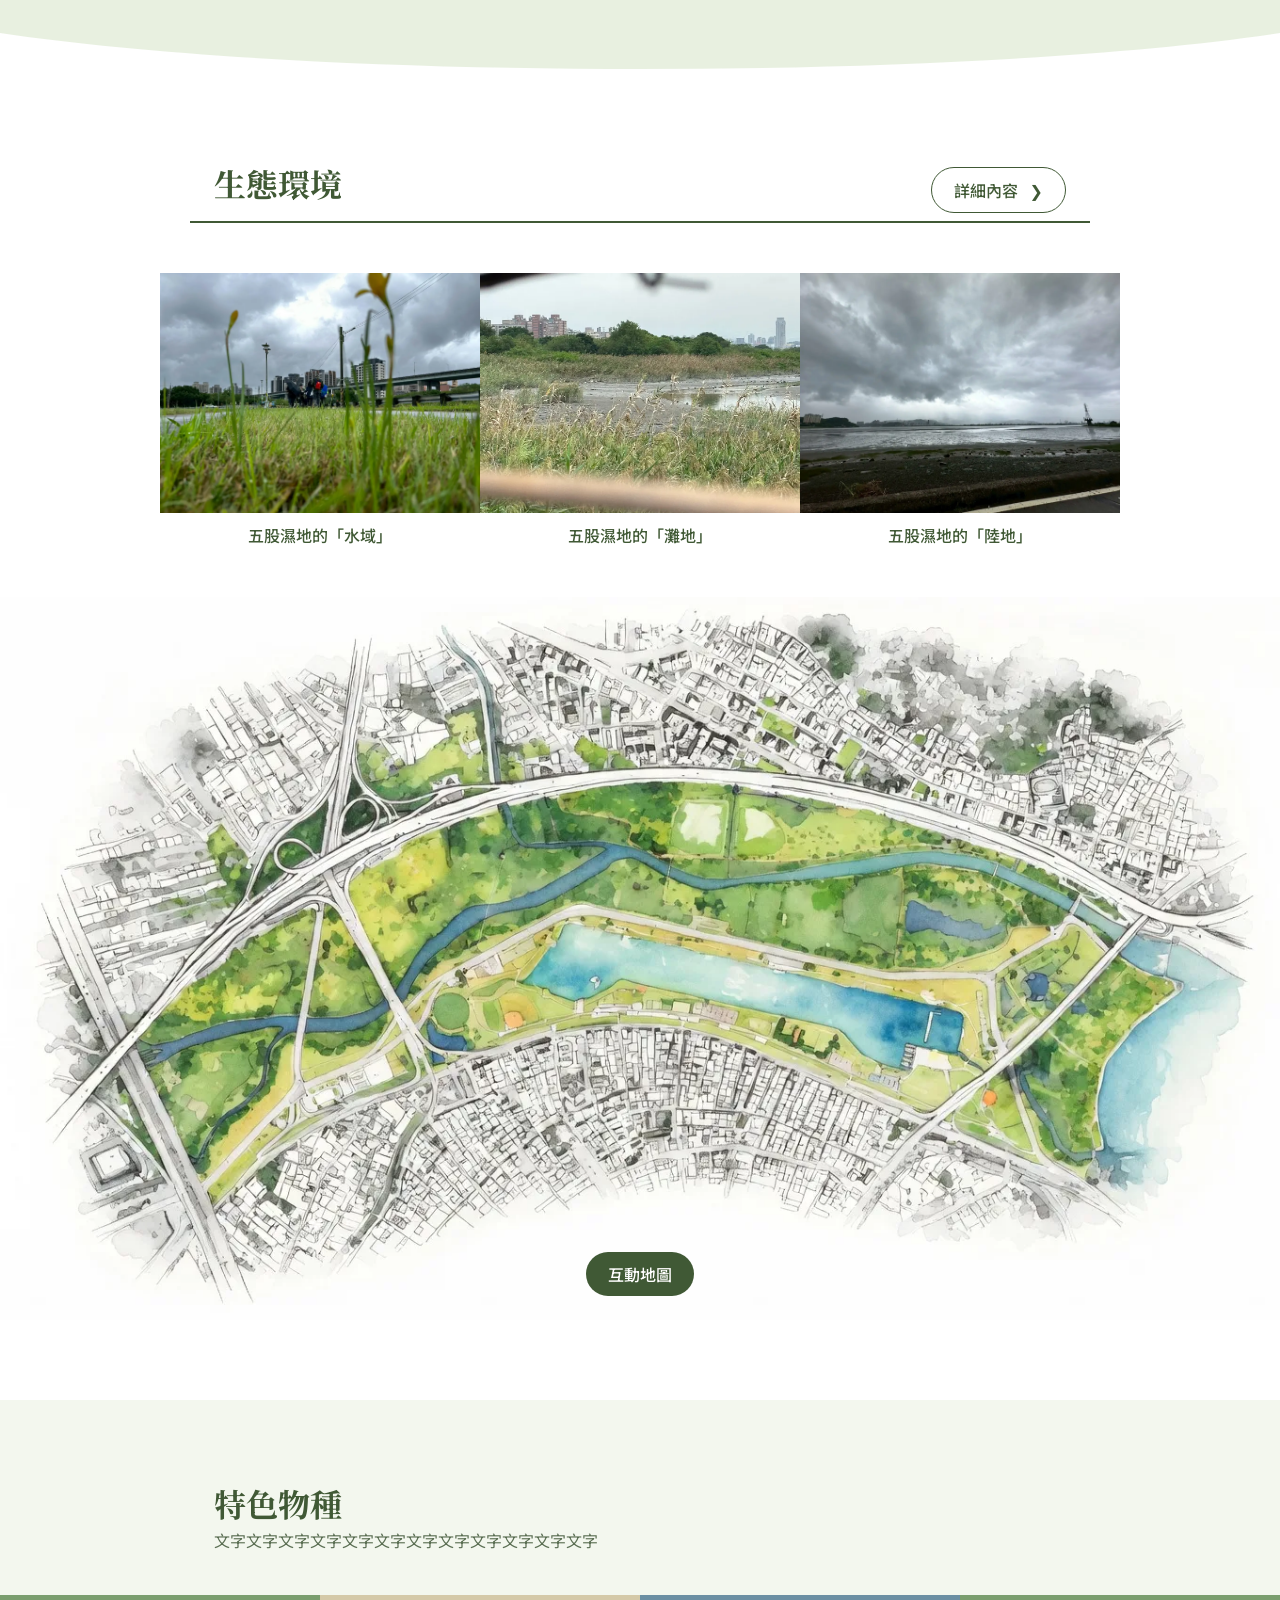
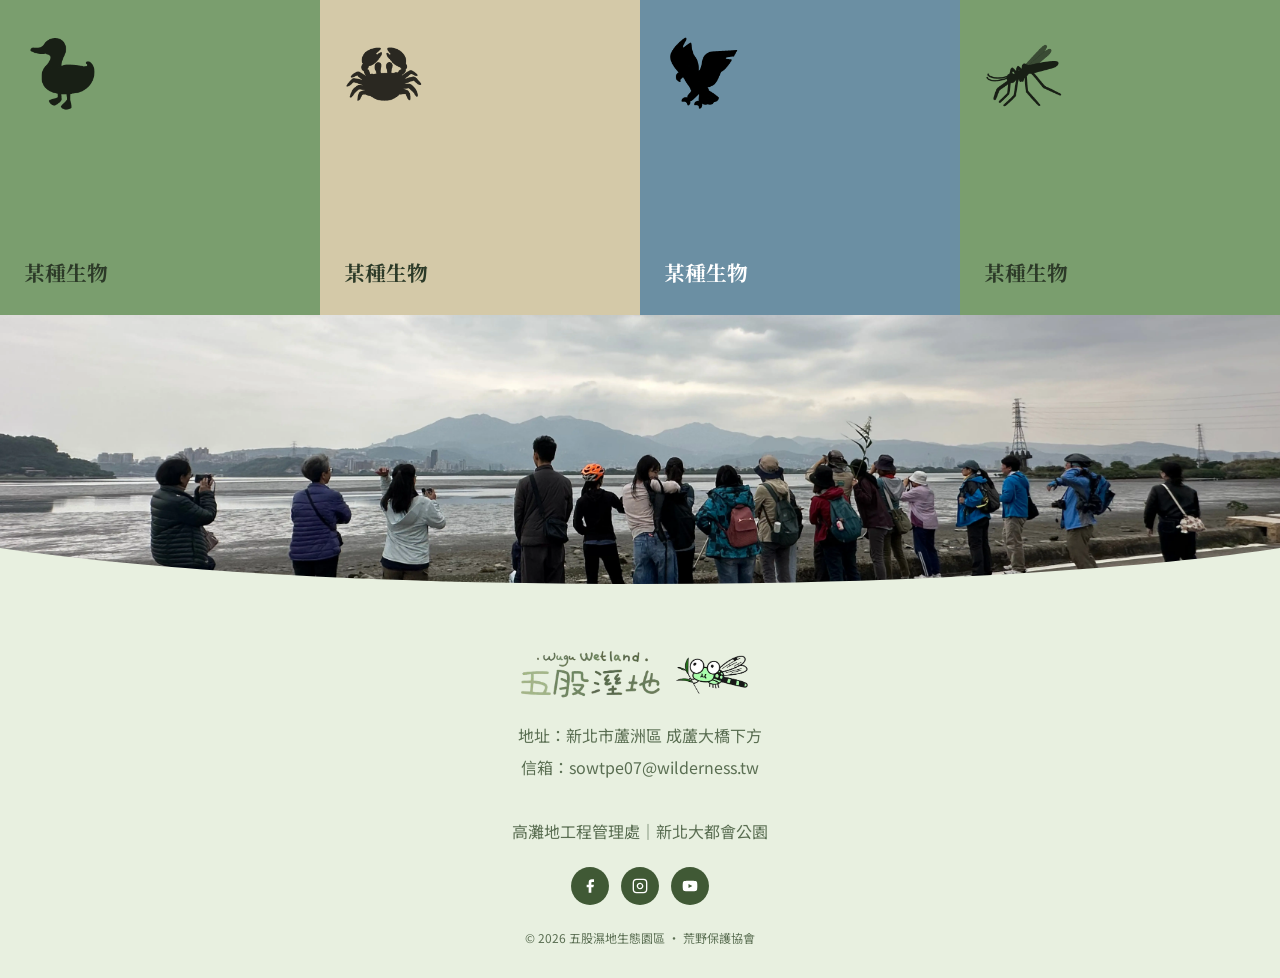
==== commit 4fb5fca1: "Update the video frame" ====
--- a/index.html
+++ b/index.html
@@ -115,7 +115,7 @@
           <h2 class="section-title" id="about-title">關於五股濕地</h2>
           <hr class="divider" />
           <p class="about-section__meta">國家級重要濕地 ・ 新北市蘆洲區</p><br>
-          <p class="about-section__desc">春天爭豔的野花<br>夏天絢爛的晚霞<br>秋天蒼茫的葦浪<br>冬天靜謐的候鳥身影<br><br>位於新北市蘆洲區的濕地生態環境，<br>是國家級重要濕地，孕育著許多獨特的生物......</p>
+          <p class="about-section__desc">春天爭豔的野花<br>夏天絢爛的晚霞<br>秋天蒼茫的葦浪<br>冬天靜謐的候鳥身影<br><br>位於新北市蘆洲區的濕地生態環境，<br>是國家級重要濕地，<br>孕育著許多獨特的生物......</p>
           <a href="about.html" class="btn" aria-label="關於五股濕地詳細內容">更多內容 &nbsp ❯</a>
         </div>
       </div>
--- a/styles/index.css
+++ b/styles/index.css
@@ -38,7 +38,7 @@
 .wave-top, .wave-bottom { position: absolute; left: 0; right: 0; height: 48px; overflow: hidden; }
 .wave-top { top: -1px; } .wave-bottom { bottom: -1px; }
 .wave-top svg, .wave-bottom svg { width: 100%; height: 100%; }
-.about-section__inner { display: grid; grid-template-columns: 1fr 1fr; gap: 48px; align-items: center; max-width: 900px; margin: 0 auto; padding: 0 24px; }
+.about-section__inner { display: grid; grid-template-columns: 1.3fr 0.7fr; gap: 48px; align-items: center; max-width: 900px; margin: 0 auto; padding: 0 24px; }
 /* 替換為 video 容器樣式 */
 .about-section__video {
   border-radius: 16px; 
